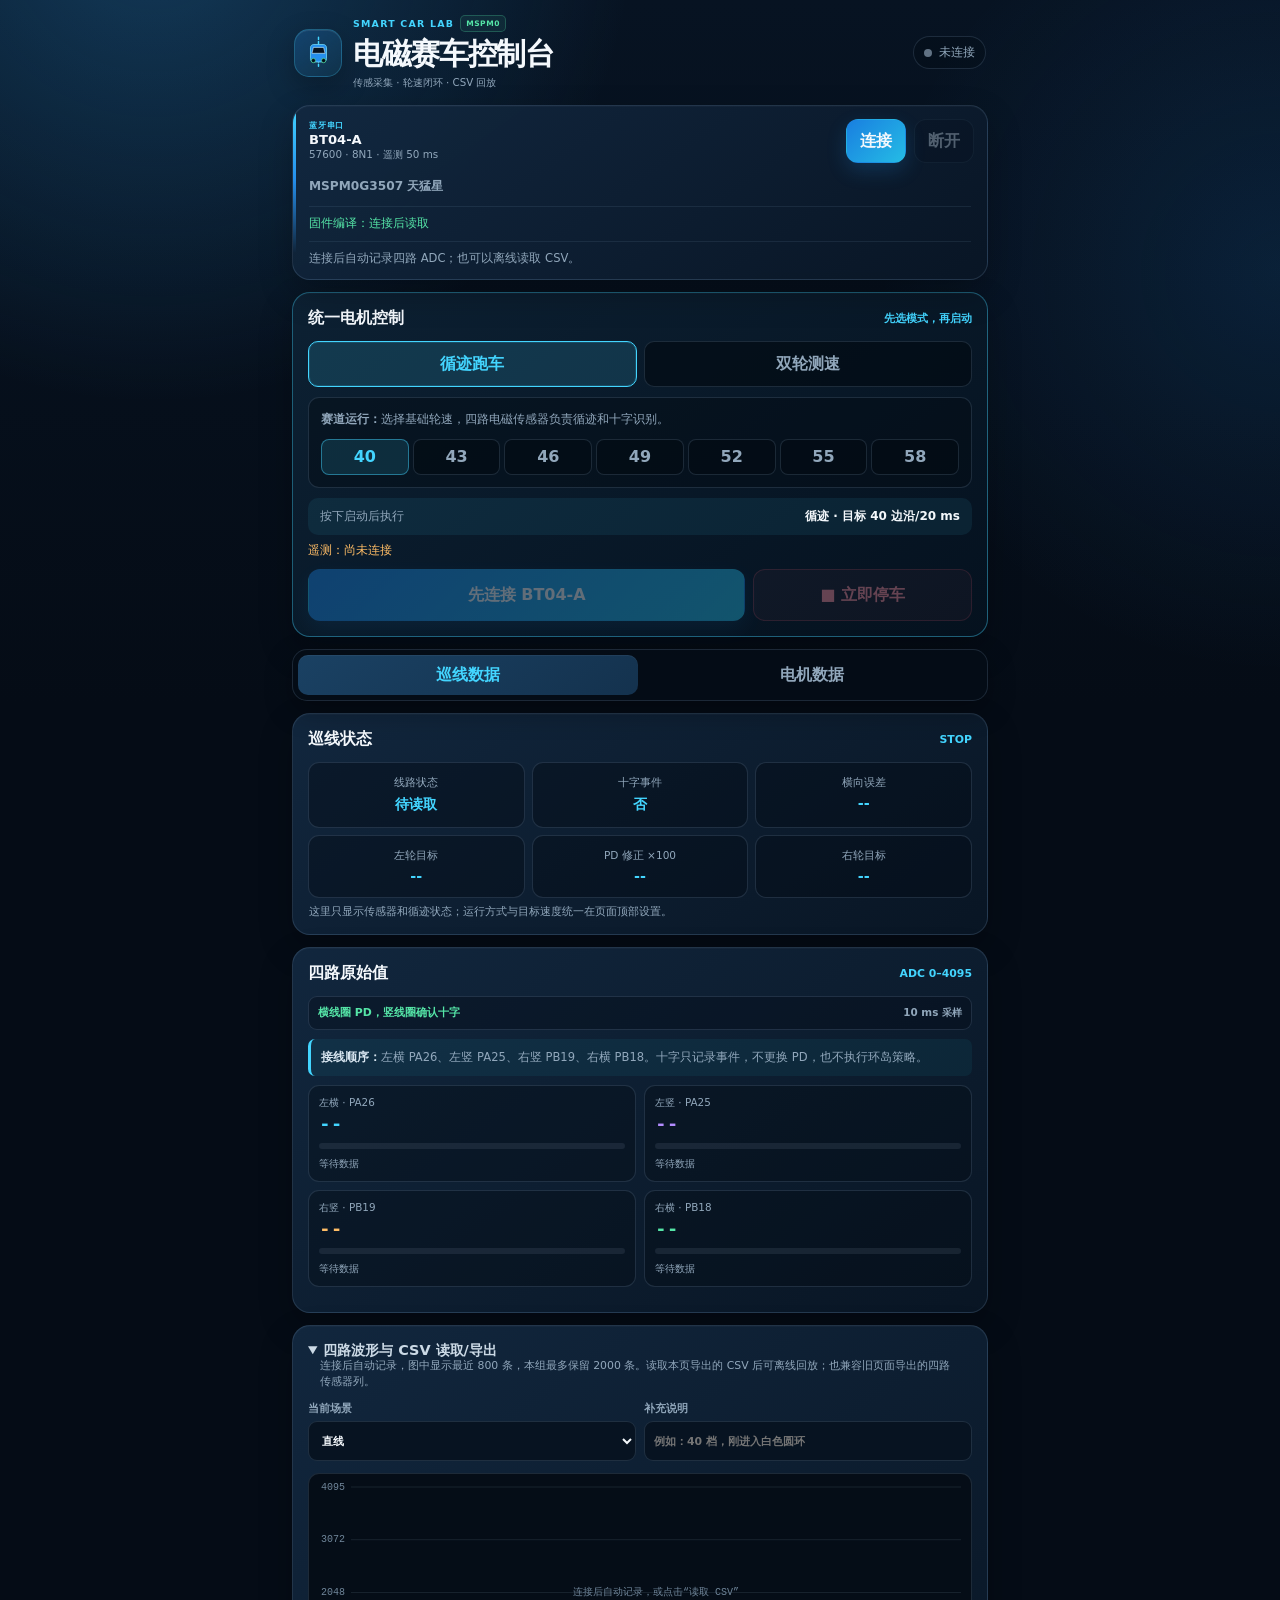
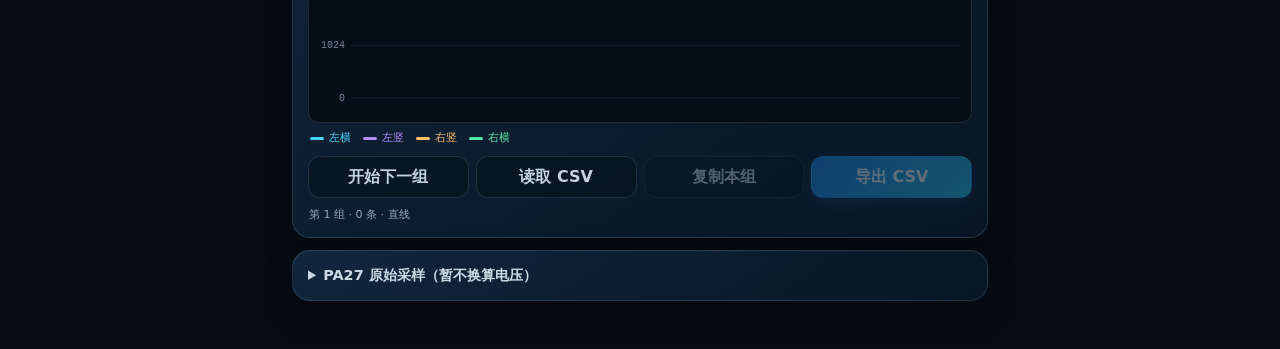
==== racer/index.html @ b863dab8 "Add encoder feedback chart and correct RPM calibration" ====
<!doctype html>
<html lang="zh-CN">
<head>
  <meta charset="utf-8">
  <meta name="viewport" content="width=device-width, initial-scale=1, viewport-fit=cover">
  <meta name="theme-color" content="#07111f">
  <meta name="description" content="MSPM0G3507 电磁赛车循迹与编码器调试控制台">
  <title>MSPM0 电磁赛车控制台</title>
  <link rel="stylesheet" href="styles.css?v=20260902-speed-chart">
  <style>
    .tabs { grid-template-columns: repeat(2, 1fr); }
    .speed-hero { display:grid; grid-template-columns:repeat(2,1fr); gap:8px; }
    .speed-hero>div { padding:18px 8px; border:1px solid var(--line); border-radius:13px; background:rgba(3,11,20,.42); text-align:center; }
    .speed-hero small { display:block; color:var(--muted); }
    .speed-hero strong { display:block; margin:4px 0; color:var(--cyan); font:900 clamp(2rem,10vw,3.4rem)/1 ui-monospace,Consolas,monospace; }
    .speed-hero span { color:var(--muted); font-size:.7rem; }
    .seven-gears { display:grid; grid-template-columns:repeat(7,1fr); gap:4px; margin-top:10px; }
    .seven-gears button { min-width:0; min-height:36px; padding:5px 2px; border:1px solid var(--line); border-radius:8px; background:rgba(3,10,18,.55); color:var(--muted); font-weight:850; }
    .seven-gears button.selected { border-color:rgba(67,213,255,.45); background:rgba(67,213,255,.13); color:var(--cyan); }
    .battery-detail { display:grid; grid-template-columns:repeat(3,1fr); gap:8px; }
    .battery-detail>div { padding:12px; border:1px solid var(--line); border-radius:11px; background:rgba(3,11,20,.42); text-align:center; }
    .battery-detail small { display:block; color:var(--muted); }
    .battery-detail strong { display:block; margin-top:4px; color:var(--cyan); font:900 1.35rem ui-monospace,Consolas,monospace; }
    .file-input { display:none; }
    .capture-actions { grid-template-columns:repeat(4,1fr); }
    .compact-input { width:100%; min-height:40px; margin-top:5px; padding:8px 9px; border:1px solid var(--line); border-radius:9px; background:#071321; color:var(--text); }
    .master-control-card { border-color:rgba(67,213,255,.38); background:linear-gradient(145deg,rgba(13,34,52,.96),rgba(5,18,31,.96)); }
    .mode-switch { display:grid; grid-template-columns:repeat(3,1fr); gap:7px; margin-top:12px; }
    .mode-button { min-height:46px; padding:8px 5px; border:1px solid var(--line); border-radius:10px; background:rgba(3,10,18,.64); color:var(--muted); font-weight:850; }
    .mode-button.selected { border-color:var(--cyan); background:rgba(67,213,255,.14); color:var(--cyan); box-shadow:inset 0 0 0 1px rgba(67,213,255,.15); }
    .mode-switch.two-mode { grid-template-columns:repeat(2,minmax(0,1fr)); }
    .mode-panel { margin-top:10px; padding:12px; border:1px solid var(--line); border-radius:11px; background:rgba(3,10,18,.42); }
    .mode-panel[hidden] { display:none; }
    .mode-panel>p { margin:0 0 8px; color:var(--muted); font-size:.76rem; line-height:1.5; }
    .test-type-switch { display:grid; grid-template-columns:repeat(2,minmax(0,1fr)); gap:6px; margin-bottom:10px; padding:4px; border-radius:10px; background:rgba(0,0,0,.2); }
    .test-type-button { min-height:38px; border:1px solid transparent; border-radius:8px; background:transparent; color:var(--muted); font-size:.76rem; font-weight:850; }
    .test-type-button.selected { border-color:rgba(67,213,255,.38); background:rgba(67,213,255,.12); color:var(--cyan); }
    .test-control-panel[hidden] { display:none; }
    .control-summary { display:flex; justify-content:space-between; gap:10px; margin-top:10px; padding:10px 12px; border-radius:10px; background:rgba(67,213,255,.08); color:var(--muted); font-size:.75rem; }
    .control-summary strong { color:var(--text); text-align:right; }
    .telemetry-state { margin-top:8px; color:var(--orange); font-size:.72rem; }
    .telemetry-state.ready { color:var(--green); }
    .master-actions { display:grid; grid-template-columns:2fr 1fr; gap:8px; margin-top:10px; }
    .master-actions .button { min-height:52px; font-size:1rem; }
    @media(max-width:520px){
      .connection-state{display:none}
      .connect-row{grid-template-columns:1fr 1fr}
      .connection-label{grid-column:1/-1}
      #connectButton,#disconnectButton{width:100%}
      .device-name{grid-column:1}
      .seven-gears{grid-template-columns:repeat(4,minmax(0,1fr))}
      .capture-actions{grid-template-columns:repeat(2,1fr)}
      .battery-detail{grid-template-columns:1fr}
      .mode-switch{grid-template-columns:repeat(3,minmax(0,1fr))}
      .mode-button{padding:8px 3px;font-size:.76rem}
      .control-summary{display:grid;grid-template-columns:1fr}
      .control-summary strong{text-align:left;overflow-wrap:anywhere}
      .master-actions{grid-template-columns:1fr}
    }
    @media(max-width:360px){.mode-switch{grid-template-columns:1fr}}
  </style>
</head>
<body>
  <main class="app-shell">
    <header class="app-hero">
      <div class="brand-lockup">
        <span class="brand-mark" aria-hidden="true">
          <svg viewBox="0 0 48 48"><path class="track-line" d="M24 3v11m0 20v11"/><path class="car-shell" d="M13 17.5c0-2.5 2-4.5 4.5-4.5h13c2.5 0 4.5 2 4.5 4.5v15c0 2.5-2 4.5-4.5 4.5h-13A4.5 4.5 0 0 1 13 32.5z"/><path class="car-window" d="m17 17 14 .1 2 8H15z"/><circle cx="17" cy="35" r="3"/><circle cx="31" cy="35" r="3"/></svg>
        </span>
        <div class="brand-copy"><div class="eyebrow-row"><span class="eyebrow">SMART CAR LAB</span><span class="platform-badge">MSPM0</span></div><h1>电磁赛车控制台</h1><p>传感采集 · 轮速闭环 · CSV 回放</p></div>
      </div>
      <div class="connection-state" id="connectionState"><span class="state-dot"></span><span id="connectionText">未连接</span></div>
    </header>

    <section class="card quick-panel">
      <div class="connect-row">
        <div class="connection-label"><span>蓝牙串口</span><strong>BT04-A</strong><small>57600 · 8N1 · 遥测 50 ms</small></div>
        <button class="button primary" id="connectButton" type="button">连接</button>
        <button class="button ghost" id="disconnectButton" type="button" disabled>断开</button>
        <strong class="device-name" id="deviceName">MSPM0G3507 天猛星</strong>
      </div>
      <p class="message" id="firmwareBuildBadge">固件编译：连接后读取</p>
      <p class="message" id="message" aria-live="polite">连接后自动记录四路 ADC；也可以离线读取 CSV。</p>
    </section>

    <section class="card master-control-card">
      <div class="section-title"><h2>统一电机控制</h2><span>先选模式，再启动</span></div>
      <div class="mode-switch two-mode" id="runModeSwitch">
        <button class="mode-button selected" data-mode="track" type="button">循迹跑车</button>
        <button class="mode-button" data-mode="test" type="button">双轮测速</button>
      </div>
      <div class="mode-panel" data-mode-panel="track">
        <p><strong>赛道运行：</strong>选择基础轮速，四路电磁传感器负责循迹和十字识别。</p>
        <div class="seven-gears" id="trackGears"><button class="selected" data-speed="4000">40</button><button data-speed="4300">43</button><button data-speed="4600">46</button><button data-speed="4900">49</button><button data-speed="5200">52</button><button data-speed="5500">55</button><button data-speed="5800">58</button></div>
      </div>
      <div class="mode-panel" data-mode-panel="test" hidden>
        <p><strong>双轮测速：</strong>测电机极限先用开环 PWM；编码器确认正常后，再用闭环 PD 检查目标轮速。</p>
        <div class="test-type-switch" id="speedControlSwitch"><button class="test-type-button selected" data-control="pwm" type="button">开环 PWM · 测极限</button><button class="test-type-button" data-control="speed" type="button">闭环 PD · 稳轮速</button></div>
        <div class="test-control-panel" data-control-panel="pwm">
          <p><strong>只限车轮架空：</strong>滑块直接决定 PWM，不做轮速闭环；编码器只测量、不触发堵转故障。通信中断仍会停车。</p>
          <div class="range-row"><span>测试功率</span><output id="powerOutput">30% · PWM 640</output></div>
          <input class="range" id="powerRange" type="range" min="0" max="100" value="30">
        </div>
        <div class="test-control-panel" data-control-panel="speed" hidden>
          <p><strong>轮速 PD：</strong>两轮使用相同编码器目标，不使用电磁循迹修正。</p>
          <div class="seven-gears" id="motorGears"><button class="selected" data-gear="1">40</button><button data-gear="2">43</button><button data-gear="3">46</button><button data-gear="4">49</button><button data-gear="5">52</button><button data-gear="6">55</button><button data-gear="7">58</button></div>
        </div>
      </div>
      <div class="control-summary"><span>按下启动后执行</span><strong id="selectedControlSummary">循迹 · 目标 40 边沿/20 ms</strong></div>
      <p class="telemetry-state" id="telemetryState">遥测：尚未连接</p>
      <div class="master-actions"><button class="button primary" id="motorStartButton" type="button" disabled>先连接 BT04-A</button><button class="button stop-button requires-connection" id="motorStopButton" type="button" disabled>■ 立即停车</button></div>
    </section>

    <nav class="tabs" aria-label="功能导航">
      <button class="tab-button active" data-tab="sensor" type="button">巡线数据</button>
      <button class="tab-button" data-tab="motor" type="button">电机数据</button>
    </nav>

    <section class="tab-panel active" data-panel="sensor">
      <section class="card track-control-card">
        <div class="section-title"><h2>巡线状态</h2><span id="trackModeValue">STOP</span></div>
        <div class="track-state-hero">
          <div><small>线路状态</small><strong id="trackStateValue">待读取</strong></div>
          <div><small>十字事件</small><strong id="crossValue">否</strong></div>
          <div><small>横向误差</small><strong id="lineErrorValue">--</strong></div>
        </div>
        <div class="track-state-hero" style="margin-top:7px">
          <div><small>左轮目标</small><strong id="trackTargetLeft">--</strong></div>
          <div><small>PD 修正 ×100</small><strong id="trackCorrection">--</strong></div>
          <div><small>右轮目标</small><strong id="trackTargetRight">--</strong></div>
        </div>
        <p class="track-speed-hint">这里只显示传感器和循迹状态；运行方式与目标速度统一在页面顶部设置。</p>
      </section>

      <section class="card line-card">
        <div class="section-title"><h2>四路原始值</h2><span>ADC 0–4095</span></div>
        <div class="calibration-strip"><span class="ready">横线圈 PD，竖线圈确认十字</span><strong>10 ms 采样</strong></div>
        <p class="orientation-note"><strong>接线顺序：</strong>左横 PA26、左竖 PA25、右竖 PB19、右横 PB18。十字只记录事件，不更换 PD，也不执行环岛策略。</p>
        <div class="sensor-meter-grid">
          <article class="sensor-meter cyan"><small>左横 · PA26</small><strong id="ltValue">--</strong><div class="meter-track"><span id="ltBar"></span></div><em id="ltMeta">等待数据</em></article>
          <article class="sensor-meter violet"><small>左竖 · PA25</small><strong id="llValue">--</strong><div class="meter-track"><span id="llBar"></span></div><em id="llMeta">等待数据</em></article>
          <article class="sensor-meter orange"><small>右竖 · PB19</small><strong id="rlValue">--</strong><div class="meter-track"><span id="rlBar"></span></div><em id="rlMeta">等待数据</em></article>
          <article class="sensor-meter green"><small>右横 · PB18</small><strong id="rtValue">--</strong><div class="meter-track"><span id="rtBar"></span></div><em id="rtMeta">等待数据</em></article>
        </div>
      </section>

      <details class="card fold-card waveform-card" open>
        <summary>四路波形与 CSV 读取/导出</summary>
        <p class="group-hint waveform-hint">连接后自动记录，图中显示最近 800 条，本组最多保留 2000 条。读取本页导出的 CSV 后可离线回放；也兼容旧页面导出的四路传感器列。</p>
        <div class="capture-label-row">
          <label>当前场景<select id="sensorScenario"><option value="straight">直线</option><option value="left">左弯/左偏</option><option value="right">右弯/右偏</option><option value="cross">十字/交汇</option><option value="circle">白色圆环</option><option value="custom">自定义</option></select></label>
          <label>补充说明<input id="sensorNote" type="text" placeholder="例如：40 档，刚进入白色圆环"></label>
        </div>
        <canvas id="sensorChart" width="640" height="260" aria-label="四路电磁 ADC 波形"></canvas>
        <div class="chart-legend"><span class="cyan">左横</span><span class="violet">左竖</span><span class="orange">右竖</span><span class="green">右横</span></div>
        <div class="capture-actions">
          <button class="button ghost" id="newSessionButton">开始下一组</button>
          <button class="button ghost" id="readCsvButton">读取 CSV</button>
          <button class="button ghost" id="copyCsvButton" disabled>复制本组</button>
          <button class="button primary" id="exportCsvButton" disabled>导出 CSV</button>
        </div>
        <input class="file-input" id="csvFileInput" type="file" accept=".csv,text/csv">
        <p class="capture-status" id="captureStatus">第 1 组 · 0 条</p>
      </details>

      <details class="card fold-card">
        <summary>PA27 原始采样（暂不换算电压）</summary>
        <div class="battery-detail" style="margin-top:12px"><div><small>PA27 ADC 原始值</small><strong id="batteryRawValue">--</strong></div></div>
        <p class="group-hint" style="margin-top:12px">驱动板手册确认硬件为 1/11 分压，但当前实测电池约 12 V 时换算结果偏到 14.5–15 V。参考电压或接线尚未实测确认前，不显示不可信的电池电压，也不做低压提醒。</p>
      </details>
    </section>

    <section class="tab-panel" data-panel="motor" hidden>
      <section class="card">
        <div class="section-title"><h2>编码器实时反馈</h2><span>20 ms 轮速环</span></div>
        <div class="speed-hero"><div><small>左轮转速</small><strong id="rpmLeft">--</strong><span>RPM</span></div><div><small>右轮转速</small><strong id="rpmRight">--</strong><span>RPM</span></div></div>
        <div class="data-grid four" style="margin-top:9px"><div><small>左边沿/20 ms</small><strong id="encLeft">--</strong></div><div><small>右边沿/20 ms</small><strong id="encRight">--</strong></div><div><small>左 PWM</small><strong id="pwmLeft">--</strong></div><div><small>右 PWM</small><strong id="pwmRight">--</strong></div></div>
        <div class="data-grid four" style="margin-top:7px"><div><small>左目标</small><strong id="motorTargetLeft">--</strong></div><div><small>右目标</small><strong id="motorTargetRight">--</strong></div><div><small>左累计</small><strong id="totalLeft">--</strong></div><div><small>右累计</small><strong id="totalRight">--</strong></div></div>
        <div class="section-title motor-chart-title"><h2>编码器返回曲线</h2><span>原始值 · 边沿/20 ms</span></div>
        <canvas id="motorSpeedChart" width="640" height="260" aria-label="左右编码器返回值曲线"></canvas>
        <div class="chart-legend"><span class="cyan">左轮</span><span class="orange">右轮</span></div>
        <p class="group-hint motor-chart-hint">曲线直接显示固件返回值，不依赖 RPM 换算参数，适合比较加速、稳态波动和左右轮差异。</p>
      </section>

      <details class="card fold-card">
        <summary>RPM 与串口诊断</summary>
        <div class="parameter-grid" style="padding-top:12px"><label>A 相双边沿/输出轴一圈<input class="param-input" id="edgesPerRev" type="number" min="1" step="0.001" value="530.634"></label><label>编码器故障<input class="param-input" id="encoderFault" value="--" readonly></label></div>
        <p class="group-hint">当前按霍尔版计算：13 线 × 实际减速比 20.409 × A 相双边沿 2 = 530.634。约 60 边沿/20 ms 对应约 339 RPM。若实物是 500 线 GMR 版，此参数应改为 20409。</p>
        <pre class="log-window" id="diagnosticLog" style="height:190px"></pre>
      </details>
    </section>
  </main>
  <script src="app.js?v=20260902-speed-chart"></script>
</body>
</html>
---- racer/styles.css ----
:root {
  color-scheme: dark;
  --bg: #050c16;
  --card: #102238;
  --card-2: #0b192a;
  --line: rgba(151, 184, 216, .17);
  --text: #f4f8fc;
  --muted: #91a7bb;
  --cyan: #43d5ff;
  --blue: #258fec;
  --green: #55e5a7;
  --orange: #ffbd66;
  --violet: #b38cff;
  --red: #ff6378;
  font-family: Inter, "PingFang SC", "Microsoft YaHei", system-ui, sans-serif;
}

* { box-sizing: border-box; }
html { min-height: 100%; background: var(--bg); }
body { min-width: 320px; min-height: 100vh; margin: 0; color: var(--text); background: radial-gradient(circle at 12% -4%, rgba(34, 111, 165, .42), transparent 30rem), radial-gradient(circle at 100% 14%, rgba(37, 143, 236, .13), transparent 25rem), linear-gradient(180deg, #071322, var(--bg) 44rem); }
button, input, select { font: inherit; }
button { color: inherit; }
button:focus-visible, input:focus-visible, select:focus-visible { outline: 3px solid rgba(67, 213, 255, .5); outline-offset: 2px; }
button:disabled, input:disabled { cursor: not-allowed; opacity: .38; }
[hidden] { display: none !important; }

.app-shell { width: min(720px, 100%); margin: 0 auto; padding: calc(14px + env(safe-area-inset-top)) 12px calc(34px + env(safe-area-inset-bottom)); }
.app-hero { display: flex; align-items: center; justify-content: space-between; gap: 12px; margin: 1px 2px 15px; }
.brand-lockup { min-width: 0; display: flex; align-items: center; gap: 11px; }
.brand-mark { flex: 0 0 auto; display: grid; width: 48px; height: 48px; place-items: center; border: 1px solid rgba(67, 213, 255, .25); border-radius: 15px; background: linear-gradient(145deg, rgba(37, 143, 236, .25), rgba(67, 213, 255, .07)); box-shadow: inset 0 1px rgba(255,255,255,.08), 0 10px 28px rgba(0, 0, 0, .25); }
.brand-mark svg { width: 35px; height: 35px; overflow: visible; }
.brand-mark .track-line { fill: none; stroke: var(--cyan); stroke-width: 2; stroke-dasharray: 3 3; stroke-linecap: round; }
.brand-mark .car-shell { fill: #258fec; stroke: #7ee7ff; stroke-width: 1; }
.brand-mark .car-window { fill: #06121f; stroke: #d9f8ff; stroke-width: .8; }
.brand-mark circle { fill: #06101b; stroke: var(--green); stroke-width: 1; }
.brand-copy { min-width: 0; }
.brand-copy h1 { margin: 2px 0 1px; font-size: clamp(1.34rem, 5.7vw, 1.85rem); letter-spacing: -.045em; white-space: nowrap; }
.brand-copy p { margin: 0; color: var(--muted); font-size: .64rem; white-space: nowrap; }
.eyebrow-row { display: flex; align-items: center; gap: 6px; }
.eyebrow { color: var(--cyan); font-size: .59rem; font-weight: 900; letter-spacing: .13em; }
.platform-badge { padding: 3px 5px; border: 1px solid rgba(85, 229, 167, .25); border-radius: 5px; color: var(--green); background: rgba(85, 229, 167, .07); font-size: .47rem; font-weight: 900; letter-spacing: .07em; }
.build-badge { color: var(--muted); white-space: nowrap; }

.connection-state { flex: 0 0 auto; display: flex; align-items: center; gap: 7px; padding: 8px 10px; border: 1px solid var(--line); border-radius: 999px; color: var(--muted); background: rgba(4, 12, 21, .35); font-size: .72rem; }
.state-dot { width: 8px; height: 8px; border-radius: 50%; background: #617284; }
.connection-state.connected { color: var(--green); border-color: rgba(85, 229, 167, .32); }
.connection-state.connected .state-dot { background: var(--green); box-shadow: 0 0 10px var(--green); }

.card { margin-bottom: 12px; padding: 15px; border: 1px solid var(--line); border-radius: 18px; background: linear-gradient(145deg, rgba(18, 40, 64, .96), rgba(9, 22, 37, .97)); box-shadow: 0 14px 34px rgba(0, 0, 0, .23), inset 0 1px rgba(255, 255, 255, .025); }
.quick-panel { position: relative; overflow: hidden; padding: 13px; }
.quick-panel::before { content: ""; position: absolute; inset: 0 auto 0 0; width: 3px; background: linear-gradient(var(--cyan), var(--blue), transparent 85%); }
.connect-row { display: grid; grid-template-columns: minmax(0, 1fr) auto auto; gap: 8px; }
.connection-label { min-width: 0; display: grid; align-content: center; gap: 1px; padding: 1px 3px; }
.connection-label > span { color: var(--cyan); font-size: .52rem; font-weight: 900; letter-spacing: .1em; }
.connection-label strong { overflow: hidden; text-overflow: ellipsis; white-space: nowrap; font-size: .82rem; }
.connection-label small { color: var(--muted); font-size: .65rem; }
#firmwareBuildBadge { color: var(--green); white-space: nowrap; }
.device-name { grid-column: 1 / 3; padding: 7px 3px 2px; color: var(--muted); font-size: .76rem; overflow: hidden; text-overflow: ellipsis; white-space: nowrap; }

.button { min-height: 42px; padding: 9px 13px; border: 1px solid transparent; border-radius: 12px; cursor: pointer; font-weight: 850; transition: transform .12s ease, filter .12s ease, border-color .12s ease; }
.button:not(:disabled):active { transform: scale(.97); filter: brightness(1.08); }
.button.primary { background: linear-gradient(135deg, #197fe0, #25bce5); box-shadow: 0 8px 20px rgba(37, 143, 236, .2); }
.button.ghost { border-color: var(--line); background: rgba(4, 12, 21, .44); color: #c5d3df; }
.button.stop-button { border: 1px solid rgba(255, 99, 120, .35); background: rgba(255, 99, 120, .1); color: #ff91a0; }
.button.full { width: 100%; margin-top: 12px; }
.message { min-height: 1.2em; margin: 9px 3px 0; padding-top: 8px; border-top: 1px solid rgba(151, 184, 216, .1); color: var(--muted); font-size: .72rem; line-height: 1.45; }
.message.error { color: #ff91a0; }
.diagnostic-copy { width: 100%; min-height: 34px; margin-top: 7px; padding: 6px 10px; font-size: .7rem; }

.tabs { position: sticky; top: calc(6px + env(safe-area-inset-top)); z-index: 10; display: grid; grid-template-columns: repeat(4, 1fr); gap: 5px; margin: 12px 0; padding: 5px; border: 1px solid var(--line); border-radius: 15px; background: rgba(5, 13, 23, .9); backdrop-filter: blur(15px); box-shadow: 0 10px 28px rgba(0, 0, 0, .3); }
.tab-button { min-height: 40px; border: 0; border-radius: 10px; background: transparent; color: var(--muted); cursor: pointer; font-weight: 850; }
.tab-button.active { background: linear-gradient(145deg, #1a4163, #14324e); color: var(--cyan); box-shadow: inset 0 1px rgba(255,255,255,.05); }

.tab-panel { animation: panel-in .16s ease-out; }
@keyframes panel-in { from { opacity: .5; transform: translateY(3px); } }
.section-title { display: flex; align-items: center; justify-content: space-between; gap: 10px; margin-bottom: 12px; }
.section-title h2 { margin: 0; font-size: 1rem; }
.section-title > span { color: var(--cyan); font-size: .68rem; font-weight: 800; }

.joystick-layout { display: grid; grid-template-columns: minmax(190px, 1fr) minmax(120px, .62fr); gap: 16px; align-items: center; }
.joystick-pad { position: relative; width: min(100%, 280px); aspect-ratio: 1; justify-self: center; padding: 0; overflow: hidden; touch-action: none; border: 1px solid rgba(67, 213, 255, .34); border-radius: 50%; background: radial-gradient(circle at center, rgba(33, 111, 158, .25), rgba(3, 11, 20, .82) 70%); box-shadow: inset 0 0 40px rgba(0, 0, 0, .45), 0 14px 30px rgba(0, 0, 0, .22); cursor: grab; }
.joystick-pad:active { cursor: grabbing; }
.joystick-axis { position: absolute; display: block; background: rgba(145, 167, 187, .22); pointer-events: none; }
.joystick-axis.horizontal { left: 10%; right: 10%; top: 50%; height: 1px; }
.joystick-axis.vertical { top: 10%; bottom: 10%; left: 50%; width: 1px; }
.joystick-knob { position: absolute; left: 50%; top: 50%; width: 29%; aspect-ratio: 1; transform: translate(-50%, -50%); border: 3px solid #d9f8ff; border-radius: 50%; background: linear-gradient(145deg, #37d4ff, #1475cf); box-shadow: 0 7px 20px rgba(18, 150, 218, .5); pointer-events: none; transition: left .04s linear, top .04s linear; }
.joystick-info { display: grid; gap: 10px; align-content: center; }
.joystick-info strong { color: var(--cyan); font: 900 1.05rem ui-monospace, Consolas, monospace; white-space: nowrap; }
.joystick-info small { color: var(--muted); font-size: .72rem; }
.gear-row { display: flex; align-items: center; justify-content: space-between; gap: 10px; margin-top: 12px; padding-top: 11px; border-top: 1px solid var(--line); color: var(--muted); font-size: .75rem; font-weight: 800; }
.gear-switch { display: grid; grid-template-columns: repeat(3, 1fr); gap: 4px; width: min(230px, 62%); padding: 3px; border-radius: 10px; background: rgba(3, 10, 18, .55); }
.gear-switch.two { grid-template-columns: repeat(2, 1fr); }
.gear-choice, .track-gear-choice, .avoid-choice { min-height: 34px; border: 1px solid transparent; border-radius: 8px; background: transparent; color: var(--muted); font-weight: 850; }
.gear-choice.selected, .track-gear-choice.selected, .avoid-choice.selected { border-color: rgba(67, 213, 255, .35); background: rgba(67, 213, 255, .13); color: var(--cyan); }
.gear-row > span strong { margin-left: 5px; color: var(--cyan); font: 850 .75rem ui-monospace, Consolas, monospace; }
.track-speed-editor { display: grid; grid-template-columns: 1fr minmax(92px, 120px) auto; gap: 7px; align-items: center; margin-top: 8px; }
.track-speed-editor label { color: var(--muted); font-size: .7rem; font-weight: 750; }
.track-speed-editor input { width: 100%; min-height: 38px; padding: 8px 9px; border: 1px solid var(--line); border-radius: 9px; background: #071321; color: var(--text); font: 800 .82rem ui-monospace, Consolas, monospace; }
.track-speed-editor .button { min-height: 38px; padding: 7px 10px; font-size: .7rem; }
.track-speed-hint { margin: 6px 1px 0; color: var(--muted); font-size: .66rem; line-height: 1.45; }
.pwm-test-hint { margin-top: 10px; }
.pwm-test-row { display: grid; grid-template-columns: 1fr minmax(82px, 105px) auto; gap: 7px; align-items: center; padding: 0 11px 10px; }
.pwm-test-row label { color: var(--muted); font-size: .7rem; font-weight: 750; }
.pwm-test-row input { width: 100%; min-height: 38px; padding: 8px 9px; border: 1px solid var(--line); border-radius: 9px; background: #071321; color: var(--text); font: 800 .82rem ui-monospace, Consolas, monospace; }
.pwm-test-row .button { min-height: 38px; padding: 7px 10px; font-size: .7rem; }
.pwm-test-result { margin: 0 11px 12px; padding: 10px; border: 1px solid var(--line); border-radius: 9px; background: rgba(4, 17, 29, .62); color: var(--cyan); font: 800 .75rem/1.5 ui-monospace, Consolas, monospace; }

.direction-pad { display: grid; grid-template-columns: repeat(3, minmax(70px, 96px)); grid-template-rows: repeat(3, 62px); justify-content: center; gap: 7px; }
.drive-button { display: flex; flex-direction: column; align-items: center; justify-content: center; border: 1px solid var(--line); border-radius: 13px; background: rgba(3, 11, 20, .52); cursor: pointer; }
.drive-button b { color: var(--cyan); font-size: 1.2rem; line-height: 1; }
.drive-button small { margin-top: 4px; color: var(--muted); font-weight: 800; }
.drive-button.forward { grid-column: 2; grid-row: 1; }
.drive-button.left { grid-column: 1; grid-row: 2; }
.drive-button.stop { grid-column: 2; grid-row: 2; border-color: rgba(255, 99, 120, .32); background: rgba(255, 99, 120, .09); }
.drive-button.stop b { color: var(--red); }
.drive-button.right { grid-column: 3; grid-row: 2; }
.drive-button.backward { grid-column: 2; grid-row: 3; }

.two-column { display: grid; grid-template-columns: repeat(2, 1fr); gap: 10px; }
.compact-card { min-width: 0; }
.action-stack { display: grid; gap: 8px; }
.range-row { display: flex; align-items: center; justify-content: space-between; margin: 9px 0 6px; color: var(--muted); font-size: .78rem; font-weight: 800; }
.range-row output { color: var(--cyan); font: 800 .86rem ui-monospace, Consolas, monospace; }
.range { width: 100%; height: 6px; appearance: none; border-radius: 999px; background: linear-gradient(90deg, var(--blue), var(--cyan)); }
.range::-webkit-slider-thumb { width: 21px; height: 21px; appearance: none; border: 4px solid #e9f9ff; border-radius: 50%; background: #168bd1; }
.range::-moz-range-thumb { width: 15px; height: 15px; border: 4px solid #e9f9ff; border-radius: 50%; background: #168bd1; }

.data-grid { display: grid; gap: 6px; }
.data-grid.four { grid-template-columns: repeat(4, 1fr); }
.data-grid.two { grid-template-columns: repeat(2, 1fr); }
.data-grid > div { min-width: 0; padding: 9px 6px; border: 1px solid var(--line); border-radius: 10px; background: rgba(3, 11, 20, .42); text-align: center; }
.data-grid small { display: block; color: var(--muted); font-size: .65rem; }
.data-grid strong { display: block; margin-top: 4px; color: var(--cyan); font: 850 .87rem ui-monospace, Consolas, monospace; overflow: hidden; text-overflow: ellipsis; }
.disabled-feature { width: 100%; min-height: 38px; margin-bottom: 12px; border: 1px dashed var(--line); border-radius: 11px; background: transparent; color: var(--muted); }

.sensor-hero { display: grid; grid-template-columns: 1fr 1.3fr; gap: 10px; align-items: stretch; }
.track-state-hero { display: grid; grid-template-columns: repeat(3, 1fr); gap: 7px; }
.track-state-hero > div { min-width: 0; padding: 13px 7px; border: 1px solid var(--line); border-radius: 11px; background: rgba(3, 11, 20, .42); text-align: center; }
.track-state-hero small { display: block; color: var(--muted); font-size: .66rem; }
.track-state-hero strong { display: block; margin-top: 5px; color: var(--cyan); font-size: .9rem; }
.track-run-buttons { margin-top: 12px; }
.track-diagnostics { display: grid; grid-template-columns: repeat(2, 1fr); gap: 7px; margin-top: 7px; }
.track-diagnostics span, .calibration-strip { padding: 9px; border: 1px solid var(--line); border-radius: 9px; background: rgba(3, 11, 20, .36); color: var(--muted); font-size: .68rem; text-align: center; }
.track-diagnostics strong { margin-left: 4px; color: var(--cyan); }
.distance { display: flex; align-items: baseline; justify-content: center; padding: 24px 10px; border: 1px solid rgba(67, 213, 255, .25); border-radius: 14px; background: radial-gradient(circle, rgba(67, 213, 255, .13), rgba(3, 11, 20, .42)); }
.distance strong { color: var(--cyan); font-size: 2.5rem; letter-spacing: -.05em; }
.distance span { margin-left: 5px; color: var(--muted); font-size: .8rem; }
.side-distance { display: grid; grid-template-columns: repeat(2, 1fr); gap: 6px; margin: 9px 0 14px; }
.side-distance span { padding: 9px; border-radius: 9px; background: rgba(3, 11, 20, .42); color: var(--muted); font-size: .75rem; text-align: center; }
.side-distance strong { color: var(--cyan); }
.line-controls { display: grid; grid-template-columns: minmax(0, 1fr) auto; gap: 8px; align-items: end; margin-top: 10px; }
.line-controls > span { color: var(--muted); font-size: .7rem; line-height: 1.4; }
.line-controls .button { min-width: 108px; }
.calibration-strip { display: flex; align-items: center; justify-content: space-between; margin-bottom: 9px; text-align: left; }
.calibration-strip span { color: var(--orange); font-weight: 850; }
.calibration-strip span.ready { color: var(--green); }
.calibration-strip strong { color: var(--muted); font-size: .65rem; }
.calibration-note { margin: -1px 0 9px; color: var(--muted); font-size: .69rem; line-height: 1.55; }
.firmware-warning { margin: 9px 0 0; padding: 9px 10px; border: 1px solid rgba(255, 171, 64, .42); border-radius: 8px; background: rgba(255, 171, 64, .08); color: var(--orange); font-size: .72rem; line-height: 1.5; }
.orientation-note { margin: 9px 0; padding: 9px 10px; border-left: 3px solid var(--cyan); border-radius: 7px; background: rgba(46, 229, 255, .06); color: var(--muted); font-size: .72rem; line-height: 1.65; }
.orientation-note strong { color: #d9e6f1; }
.sensor-meter-grid { display: grid; grid-template-columns: repeat(2, minmax(0, 1fr)); gap: 8px; margin-bottom: 10px; }
.sensor-meter { min-width: 0; padding: 10px; border: 1px solid var(--line); border-radius: 11px; background: rgba(3, 11, 20, .38); }
.sensor-meter small, .sensor-meter em { display: block; color: var(--muted); font-size: .65rem; font-style: normal; }
.sensor-meter strong { display: block; margin: 4px 0 7px; font: 900 1.22rem ui-monospace, Consolas, monospace; }
.sensor-meter .meter-track { height: 6px; overflow: hidden; border-radius: 99px; background: rgba(145, 167, 187, .12); }
.sensor-meter .meter-track span { display: block; width: 0; height: 100%; border-radius: inherit; transition: width .18s ease; }
.sensor-meter em { margin-top: 7px; overflow-wrap: anywhere; line-height: 1.4; }
.sensor-meter.cyan strong { color: var(--cyan); }
.sensor-meter.cyan .meter-track span { background: var(--cyan); }
.sensor-meter.violet strong { color: var(--violet); }
.sensor-meter.violet .meter-track span { background: var(--violet); }
.sensor-meter.orange strong { color: var(--orange); }
.sensor-meter.orange .meter-track span { background: var(--orange); }
.sensor-meter.green strong { color: var(--green); }
.sensor-meter.green .meter-track span { background: var(--green); }
.waveform-hint { margin: 10px 0; }
.capture-label-row { display: grid; grid-template-columns: 1fr 1fr; gap: 8px; }
.capture-label-row label { color: var(--muted); font-size: .68rem; font-weight: 750; }
.capture-label-row select, .capture-label-row input { width: 100%; min-height: 40px; margin-top: 5px; padding: 8px 9px; border: 1px solid var(--line); border-radius: 9px; background: #071321; color: var(--text); }
#sensorChart, #motorSpeedChart { display: block; width: 100%; height: 250px; margin-top: 12px; border: 1px solid var(--line); border-radius: 11px; background: #050d17; }
.motor-chart-title { margin-top: 16px; }
.motor-chart-hint { margin: 8px 1px 0; }
.chart-legend { display: flex; flex-wrap: wrap; gap: 12px; margin: 8px 2px 0; color: var(--muted); font-size: .67rem; }
.chart-legend span::before { content: ""; display: inline-block; width: 14px; height: 3px; margin-right: 5px; border-radius: 99px; vertical-align: middle; background: currentColor; }
.chart-legend .cyan { color: var(--cyan); }
.chart-legend .violet { color: var(--violet); }
.chart-legend .orange { color: var(--orange); }
.chart-legend .green { color: var(--green); }
.capture-actions { display: grid; grid-template-columns: repeat(3, 1fr); gap: 7px; margin-top: 11px; }
.capture-actions .button { min-width: 0; padding-left: 7px; padding-right: 7px; }
.capture-status { margin: 9px 1px 0; color: var(--muted); font-size: .69rem; }
.pid-guide { margin: 0 0 12px; padding: 10px; border-radius: 9px; background: rgba(46, 229, 255, .06); color: var(--muted); font-size: .72rem; line-height: 1.65; }
.pid-guide strong { color: var(--cyan); }
.compact-params { margin-top: 10px; }
.obstacle-fold > summary span { color: var(--muted); font-weight: 700; }
.pid-live { display: grid; grid-template-columns: repeat(4, 1fr); gap: 6px; margin-top: 8px; }
.pid-live span { padding: 8px 4px; border-radius: 8px; background: rgba(3, 11, 20, .42); color: var(--muted); font-size: .65rem; text-align: center; }
.pid-live strong { display: block; margin-top: 3px; color: var(--cyan); font: 800 .78rem ui-monospace, Consolas, monospace; }
.calibration-hint { margin: 10px 1px 0; }
.hidden-readout { display: none; }
.compact-title { margin-top: 16px; }
.button-grid { display: grid; grid-template-columns: repeat(3, 1fr); gap: 7px; margin-top: 12px; }
.button-grid.two-buttons { grid-template-columns: repeat(2, 1fr); margin-top: 0; }
.button-grid.three-buttons { grid-template-columns: repeat(3, 1fr); }
.inline-details { margin-top: 10px; border-top: 1px solid var(--line); }
.inline-details > summary, .fold-card > summary { padding: 12px 2px 2px; cursor: pointer; color: #cbd9e5; font-size: .8rem; font-weight: 850; }
.fold-card > summary { padding: 0; font-size: .9rem; }
.calibration-result { display: grid; grid-template-columns: 1fr auto; gap: 8px; align-items: center; margin-top: 9px; color: var(--muted); font-size: .72rem; }
.trace-grid { margin-top: 12px; }

.tuning-actions { grid-template-columns: repeat(3, 1fr); margin: 0 0 12px; }
.parameter-group { margin-top: 8px; border: 1px solid var(--line); border-radius: 12px; background: rgba(3, 11, 20, .34); }
.parameter-group > summary { padding: 12px; cursor: pointer; color: #d9e6f1; font-weight: 850; }
.speed-stepper { display: grid; grid-template-columns: 1fr auto auto; gap: 6px; align-items: center; padding: 0 11px 10px; }
.speed-stepper span { color: var(--cyan); font: 800 .72rem ui-monospace, Consolas, monospace; }
.speed-stepper .button { min-height: 34px; padding: 6px 9px; font-size: .7rem; }
.parameter-grid { display: grid; grid-template-columns: repeat(2, 1fr); gap: 8px; padding: 0 11px 12px; }
.parameter-grid label { color: var(--muted); font-size: .72rem; font-weight: 750; }
.param-input, .note-input, select { width: 100%; margin-top: 5px; padding: 10px; border: 1px solid var(--line); border-radius: 9px; background: #071321; color: var(--text); }
.param-input { font: 800 .9rem ui-monospace, Consolas, monospace; }
.group-hint { margin: -2px 12px 12px; color: var(--muted); font-size: .68rem; line-height: 1.5; }

.note-input { margin: 0 0 9px; }
.log-controls { display: grid; grid-template-columns: repeat(5, 1fr); gap: 6px; margin-bottom: 9px; }
.log-controls select { min-width: 0; margin: 0; }
.log-controls .button { min-width: 0; padding-left: 7px; padding-right: 7px; font-size: .73rem; }
.log-window { height: 330px; overflow: auto; padding: 11px; border-radius: 11px; background: #02070c; color: #69eb9d; font: .72rem/1.55 ui-monospace, Consolas, monospace; }
.log-window p { margin: 0 0 4px; overflow-wrap: anywhere; }
.log-window .tx { color: #5dc9ff; }
.log-window .error-line { color: #ff8797; }
.log-window .muted { color: #60768a; }
.log-hint { margin: -3px 0 10px; }

@media (max-width: 520px) {
  .two-column { grid-template-columns: 1fr; }
  .joystick-layout { grid-template-columns: minmax(180px, 1fr) 104px; gap: 11px; }
  .data-grid.four { grid-template-columns: repeat(2, 1fr); }
  .log-controls { grid-template-columns: repeat(2, 1fr); }
  .log-controls select { min-height: 42px; }
  .capture-label-row { grid-template-columns: 1fr; }
}

@media (max-width: 370px) {
  .app-shell { padding-left: 9px; padding-right: 9px; }
  .connect-row { grid-template-columns: 1fr auto; }
  .connection-label { grid-column: 1 / -1; }
  .device-name { grid-column: 1; }
  .device-filter { grid-column: 1 / -1; }
  .direction-pad { grid-template-columns: repeat(3, 70px); }
  .joystick-layout { grid-template-columns: 1fr; }
  .joystick-pad { width: min(72vw, 230px); }
  .joystick-info { grid-template-columns: 1fr auto; align-items: center; }
  .joystick-info small { display: none; }
  .sensor-hero { grid-template-columns: 1fr; }
  .button-grid { grid-template-columns: repeat(2, 1fr); }
  .speed-stepper { grid-template-columns: 1fr 1fr; }
  .speed-stepper span { grid-column: 1 / -1; }
  .track-speed-editor { grid-template-columns: 1fr auto; }
  .track-speed-editor label { grid-column: 1 / -1; }
  .pwm-test-row { grid-template-columns: 1fr auto; }
  .pwm-test-row label { grid-column: 1 / -1; }
  .parameter-grid { grid-template-columns: 1fr; }
}

@media (prefers-reduced-motion: reduce) { * { animation: none !important; transition: none !important; } }
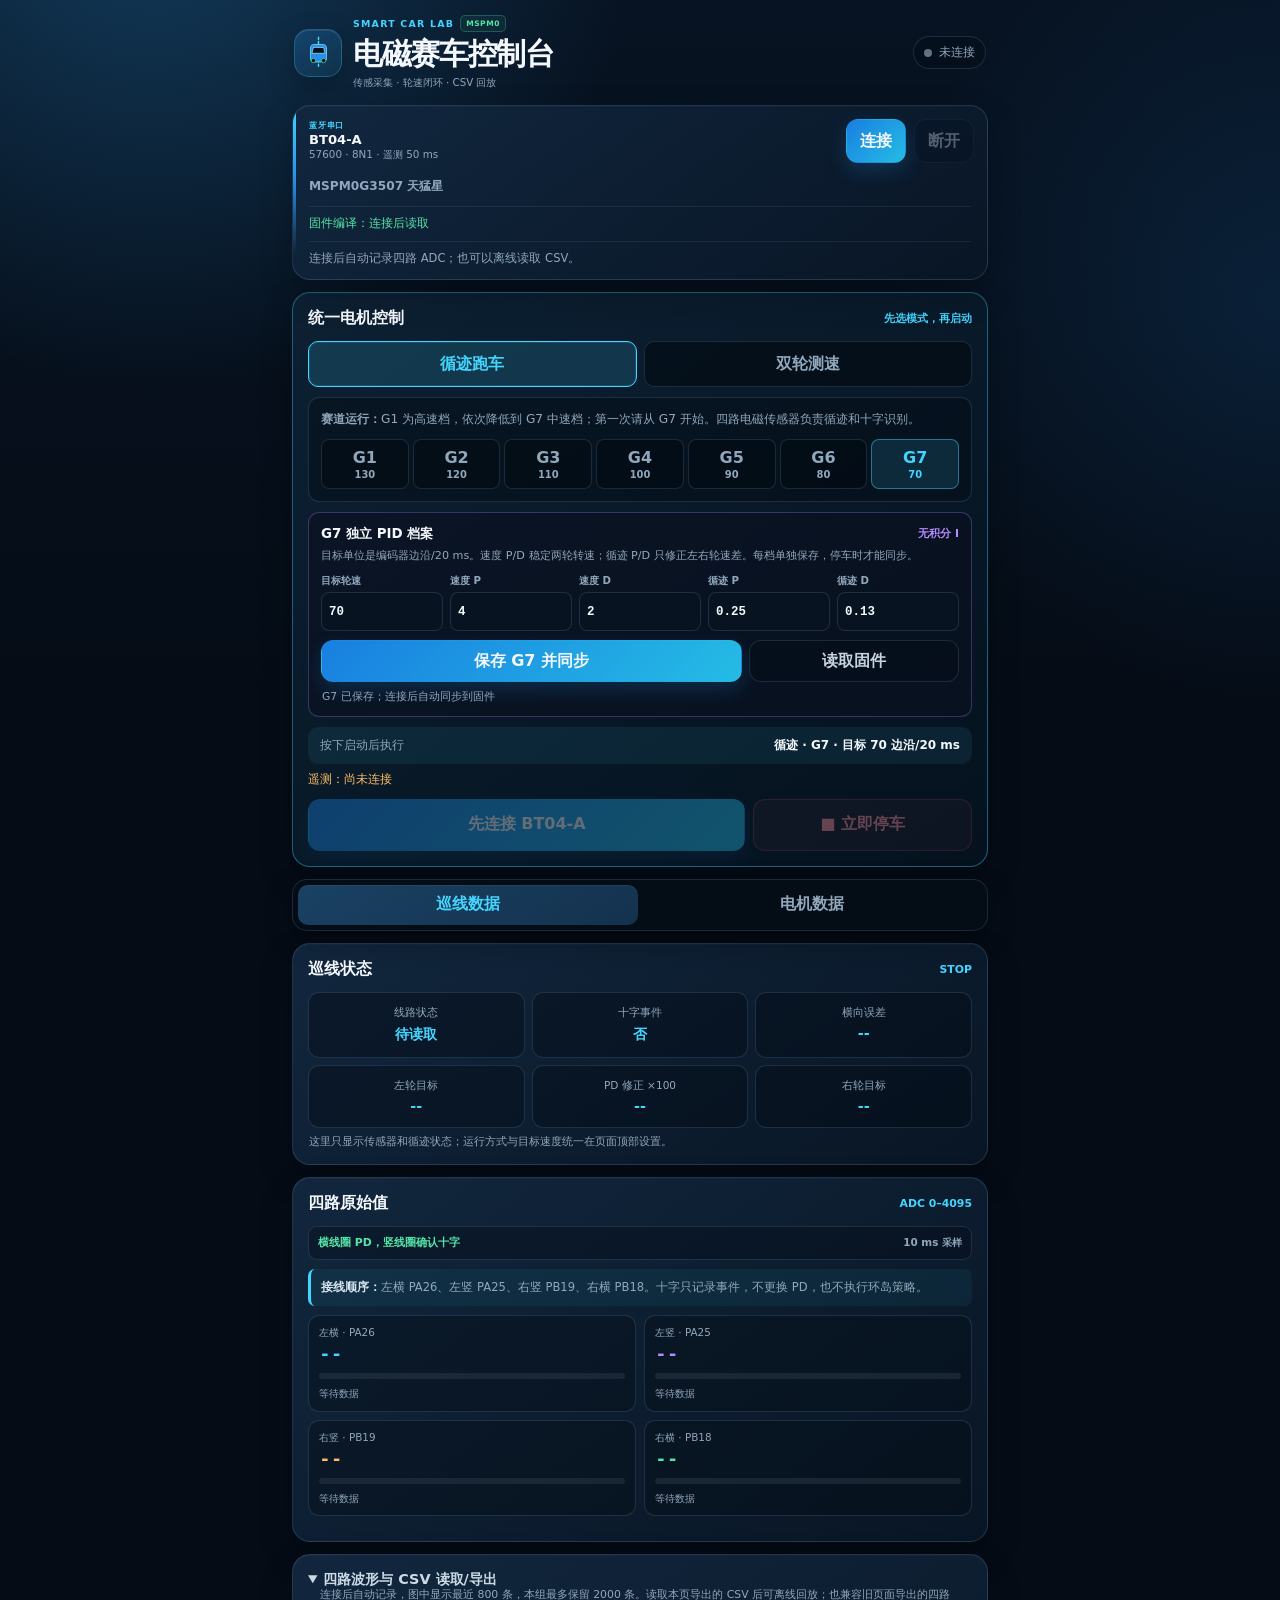
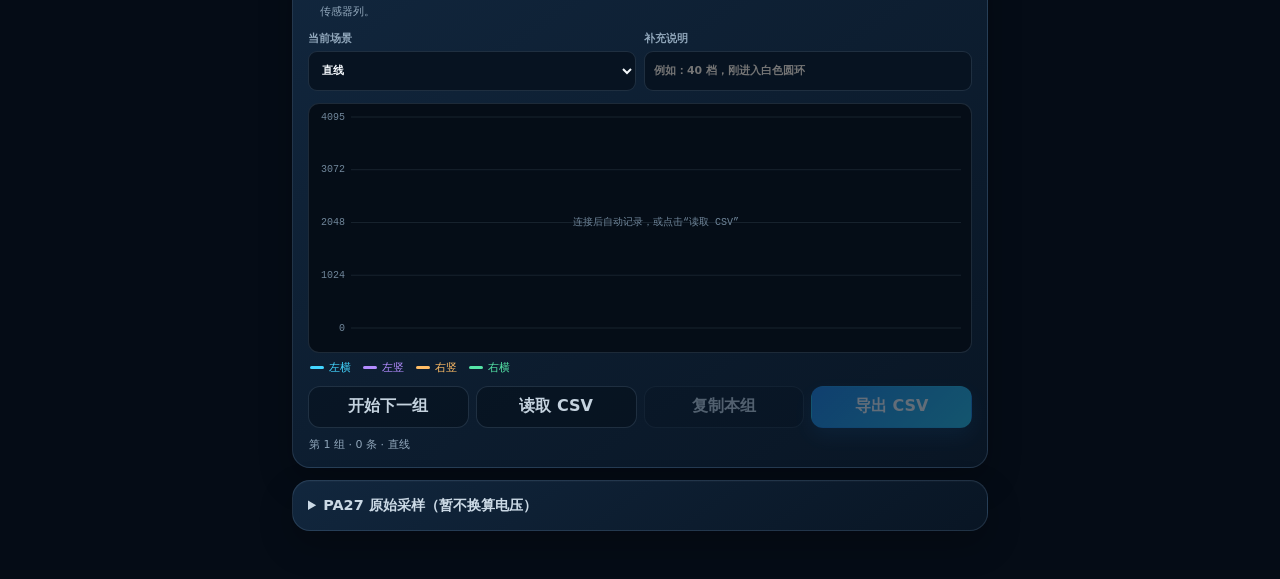
==== commit 5273836c: "Add per-gear PID profiles to racer console" ====
--- a/racer/index.html
+++ b/racer/index.html
@@ -6,7 +6,7 @@
   <meta name="theme-color" content="#07111f">
   <meta name="description" content="MSPM0G3507 电磁赛车循迹与编码器调试控制台">
   <title>MSPM0 电磁赛车控制台</title>
-  <link rel="stylesheet" href="styles.css?v=20260902-speed-chart">
+  <link rel="stylesheet" href="styles.css?v=20260903-gear-profiles">
   <style>
     .tabs { grid-template-columns: repeat(2, 1fr); }
     .speed-hero { display:grid; grid-template-columns:repeat(2,1fr); gap:8px; }
@@ -15,8 +15,10 @@
     .speed-hero strong { display:block; margin:4px 0; color:var(--cyan); font:900 clamp(2rem,10vw,3.4rem)/1 ui-monospace,Consolas,monospace; }
     .speed-hero span { color:var(--muted); font-size:.7rem; }
     .seven-gears { display:grid; grid-template-columns:repeat(7,1fr); gap:4px; margin-top:10px; }
-    .seven-gears button { min-width:0; min-height:36px; padding:5px 2px; border:1px solid var(--line); border-radius:8px; background:rgba(3,10,18,.55); color:var(--muted); font-weight:850; }
+    .seven-gears button { min-width:0; min-height:50px; padding:5px 2px; border:1px solid var(--line); border-radius:8px; background:rgba(3,10,18,.55); color:var(--muted); font-weight:850; }
     .seven-gears button.selected { border-color:rgba(67,213,255,.45); background:rgba(67,213,255,.13); color:var(--cyan); }
+    .seven-gears button strong,.seven-gears button small{display:block}
+    .seven-gears button small{margin-top:2px;color:inherit;font-size:.62rem;font-weight:700}
     .battery-detail { display:grid; grid-template-columns:repeat(3,1fr); gap:8px; }
     .battery-detail>div { padding:12px; border:1px solid var(--line); border-radius:11px; background:rgba(3,11,20,.42); text-align:center; }
     .battery-detail small { display:block; color:var(--muted); }
@@ -42,6 +44,15 @@
     .telemetry-state.ready { color:var(--green); }
     .master-actions { display:grid; grid-template-columns:2fr 1fr; gap:8px; margin-top:10px; }
     .master-actions .button { min-height:52px; font-size:1rem; }
+    .profile-editor{margin-top:10px;padding:12px;border:1px solid rgba(179,140,255,.28);border-radius:11px;background:rgba(11,16,31,.6)}
+    .profile-title{display:flex;justify-content:space-between;gap:8px;align-items:center;margin-bottom:5px}
+    .profile-title strong{font-size:.84rem}.profile-title span{color:var(--violet);font-size:.67rem;font-weight:800}
+    .profile-help{margin:0 0 10px;color:var(--muted);font-size:.7rem;line-height:1.5}
+    .profile-grid{display:grid;grid-template-columns:repeat(5,minmax(0,1fr));gap:7px}
+    .profile-grid label{min-width:0;color:var(--muted);font-size:.64rem;font-weight:750}
+    .profile-grid input{width:100%;min-height:39px;margin-top:4px;padding:7px;border:1px solid var(--line);border-radius:8px;background:#071321;color:var(--text);font:800 .78rem ui-monospace,Consolas,monospace}
+    .profile-actions{display:grid;grid-template-columns:2fr 1fr;gap:7px;margin-top:9px}
+    .profile-state{margin:8px 1px 0;color:var(--muted);font-size:.67rem}.profile-state.dirty{color:var(--orange)}
     @media(max-width:520px){
       .connection-state{display:none}
       .connect-row{grid-template-columns:1fr 1fr}
@@ -56,6 +67,9 @@
       .control-summary{display:grid;grid-template-columns:1fr}
       .control-summary strong{text-align:left;overflow-wrap:anywhere}
       .master-actions{grid-template-columns:1fr}
+      .profile-grid{grid-template-columns:repeat(2,minmax(0,1fr))}
+      .profile-grid label:first-child{grid-column:1/-1}
+      .profile-actions{grid-template-columns:1fr}
     }
     @media(max-width:360px){.mode-switch{grid-template-columns:1fr}}
   </style>
@@ -90,8 +104,8 @@
         <button class="mode-button" data-mode="test" type="button">双轮测速</button>
       </div>
       <div class="mode-panel" data-mode-panel="track">
-        <p><strong>赛道运行：</strong>选择基础轮速，四路电磁传感器负责循迹和十字识别。</p>
-        <div class="seven-gears" id="trackGears"><button class="selected" data-speed="4000">40</button><button data-speed="4300">43</button><button data-speed="4600">46</button><button data-speed="4900">49</button><button data-speed="5200">52</button><button data-speed="5500">55</button><button data-speed="5800">58</button></div>
+        <p><strong>赛道运行：</strong>G1 为高速档，依次降低到 G7 中速档；第一次请从 G7 开始。四路电磁传感器负责循迹和十字识别。</p>
+        <div class="seven-gears" id="trackGears"></div>
       </div>
       <div class="mode-panel" data-mode-panel="test" hidden>
         <p><strong>双轮测速：</strong>测电机极限先用开环 PWM；编码器确认正常后，再用闭环 PD 检查目标轮速。</p>
@@ -103,10 +117,23 @@
         </div>
         <div class="test-control-panel" data-control-panel="speed" hidden>
           <p><strong>轮速 PD：</strong>两轮使用相同编码器目标，不使用电磁循迹修正。</p>
-          <div class="seven-gears" id="motorGears"><button class="selected" data-gear="1">40</button><button data-gear="2">43</button><button data-gear="3">46</button><button data-gear="4">49</button><button data-gear="5">52</button><button data-gear="6">55</button><button data-gear="7">58</button></div>
-        </div>
-      </div>
-      <div class="control-summary"><span>按下启动后执行</span><strong id="selectedControlSummary">循迹 · 目标 40 边沿/20 ms</strong></div>
+          <div class="seven-gears" id="motorGears"></div>
+        </div>
+      </div>
+      <div class="profile-editor">
+        <div class="profile-title"><strong id="profileTitle">G7 独立 PID 档案</strong><span>无积分 I</span></div>
+        <p class="profile-help">目标单位是编码器边沿/20 ms。速度 P/D 稳定两轮转速；循迹 P/D 只修正左右轮速差。每档单独保存，停车时才能同步。</p>
+        <div class="profile-grid">
+          <label>目标轮速<input id="profileTarget" type="number" min="40" max="150" step="1"></label>
+          <label>速度 P<input id="profileSpeedKp" type="number" min="0" max="20" step="0.05"></label>
+          <label>速度 D<input id="profileSpeedKd" type="number" min="0" max="20" step="0.05"></label>
+          <label>循迹 P<input id="profileTrackKp" type="number" min="0" max="2" step="0.01"></label>
+          <label>循迹 D<input id="profileTrackKd" type="number" min="0" max="2" step="0.01"></label>
+        </div>
+        <div class="profile-actions"><button class="button primary" id="saveProfileButton" type="button">保存 G7 并同步</button><button class="button ghost" id="readProfilesButton" type="button">读取固件</button></div>
+        <p class="profile-state" id="profileState">参数保存在本浏览器；连接后自动同步给固件。</p>
+      </div>
+      <div class="control-summary"><span>按下启动后执行</span><strong id="selectedControlSummary">循迹 · G7 · 目标 70 边沿/20 ms</strong></div>
       <p class="telemetry-state" id="telemetryState">遥测：尚未连接</p>
       <div class="master-actions"><button class="button primary" id="motorStartButton" type="button" disabled>先连接 BT04-A</button><button class="button stop-button requires-connection" id="motorStopButton" type="button" disabled>■ 立即停车</button></div>
     </section>
@@ -190,6 +217,6 @@
       </details>
     </section>
   </main>
-  <script src="app.js?v=20260902-speed-chart"></script>
+  <script src="app.js?v=20260903-gear-profiles"></script>
 </body>
 </html>
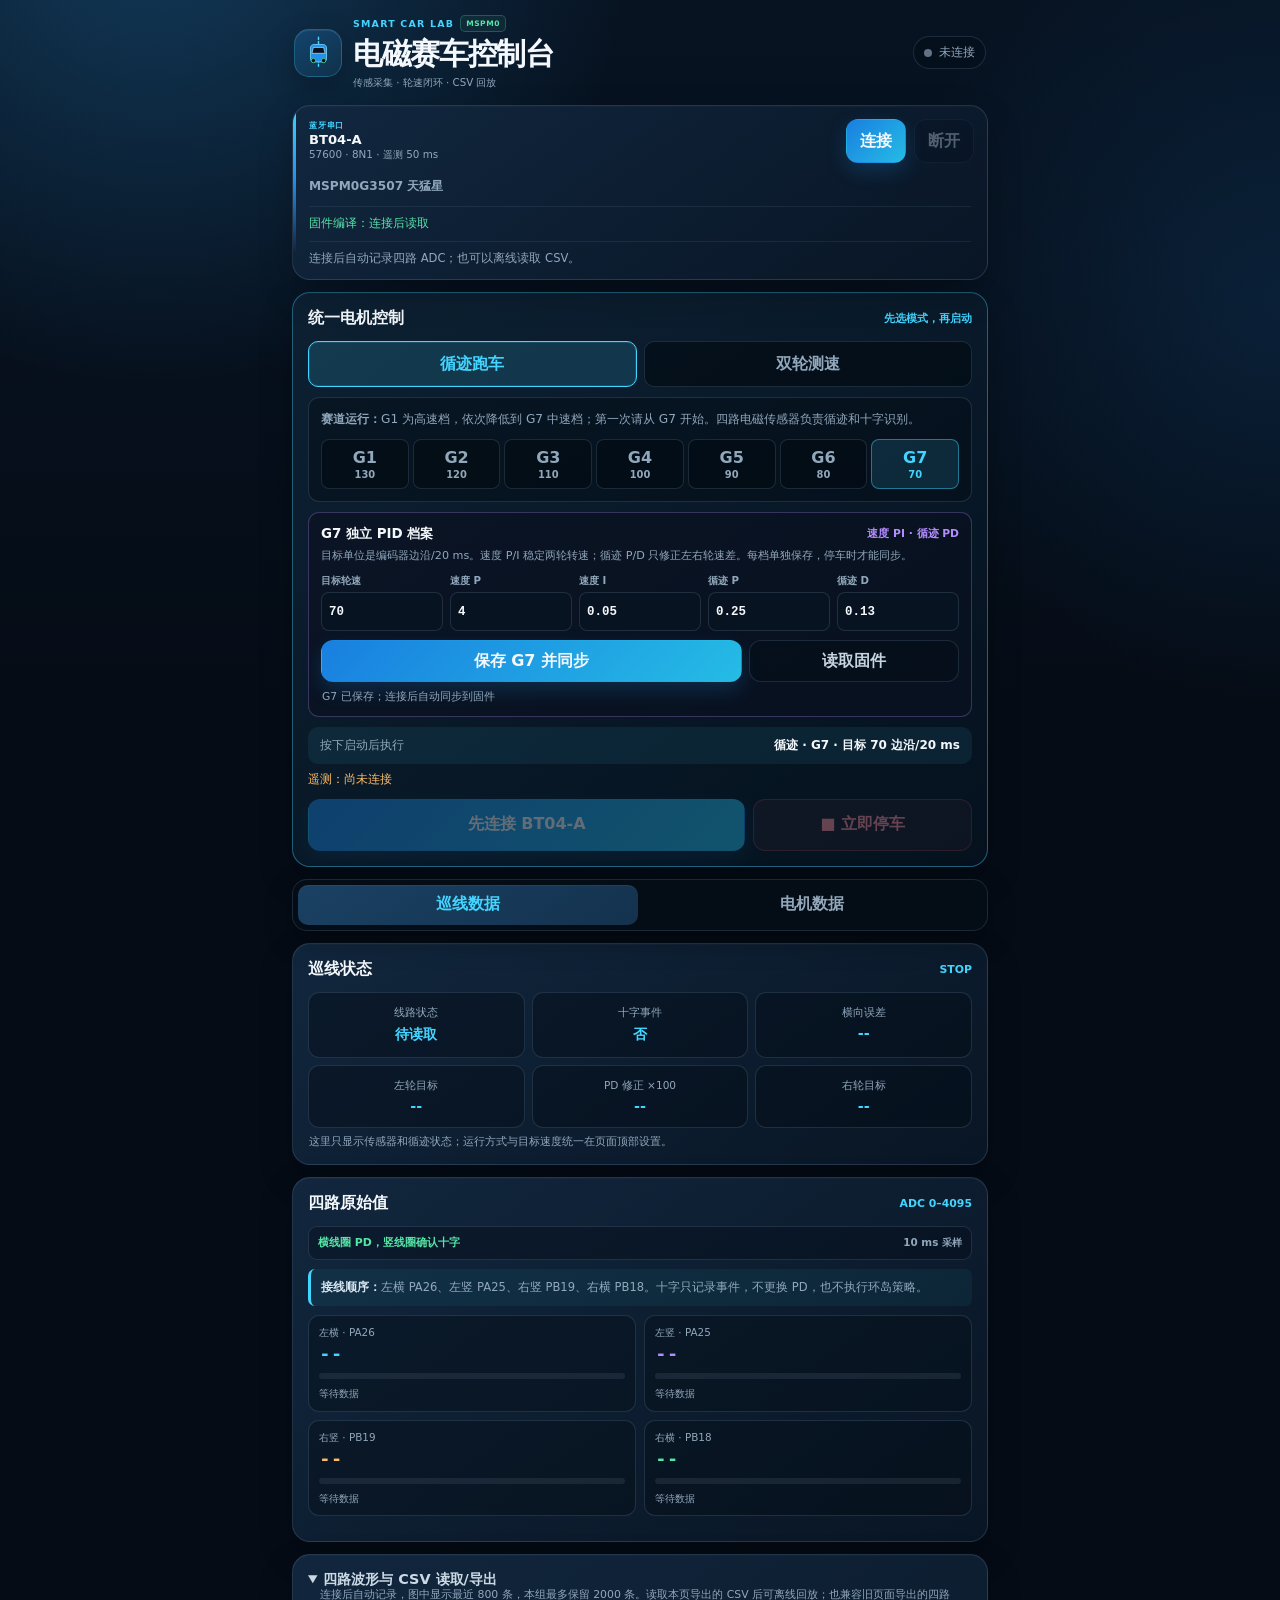
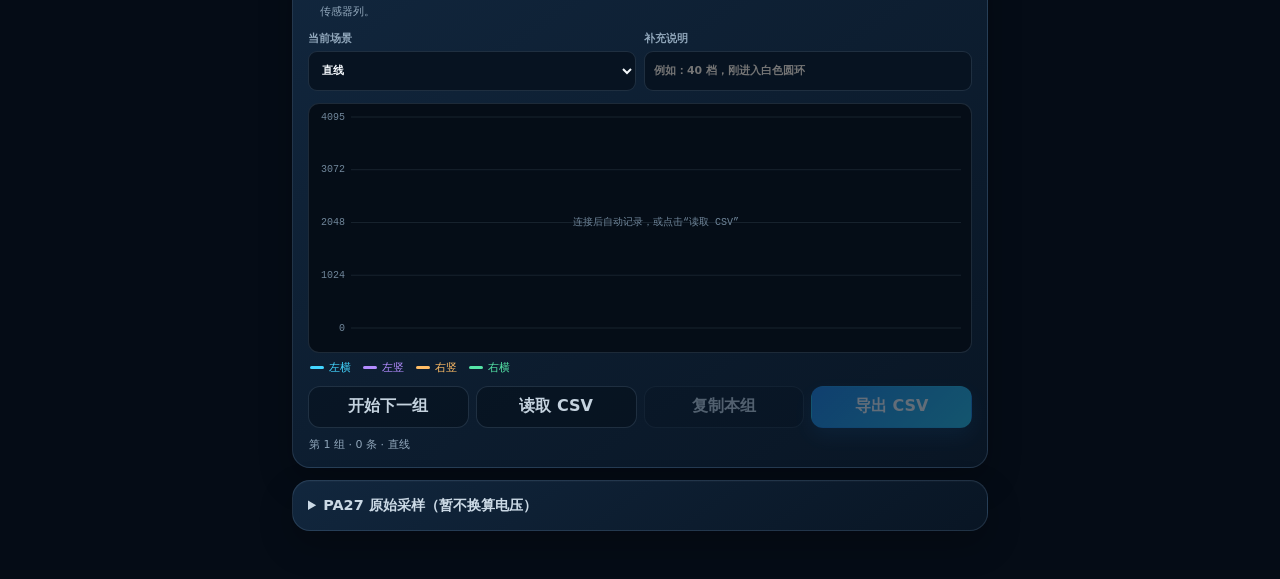
==== commit 44a1bda1: "Use PI control for wheel speed" ====
--- a/racer/index.html
+++ b/racer/index.html
@@ -6,7 +6,7 @@
   <meta name="theme-color" content="#07111f">
   <meta name="description" content="MSPM0G3507 电磁赛车循迹与编码器调试控制台">
   <title>MSPM0 电磁赛车控制台</title>
-  <link rel="stylesheet" href="styles.css?v=20260903-gear-profiles">
+  <link rel="stylesheet" href="styles.css?v=20260903-speed-pi">
   <style>
     .tabs { grid-template-columns: repeat(2, 1fr); }
     .speed-hero { display:grid; grid-template-columns:repeat(2,1fr); gap:8px; }
@@ -108,25 +108,25 @@
         <div class="seven-gears" id="trackGears"></div>
       </div>
       <div class="mode-panel" data-mode-panel="test" hidden>
-        <p><strong>双轮测速：</strong>测电机极限先用开环 PWM；编码器确认正常后，再用闭环 PD 检查目标轮速。</p>
-        <div class="test-type-switch" id="speedControlSwitch"><button class="test-type-button selected" data-control="pwm" type="button">开环 PWM · 测极限</button><button class="test-type-button" data-control="speed" type="button">闭环 PD · 稳轮速</button></div>
+        <p><strong>双轮测速：</strong>测电机极限先用开环 PWM；编码器确认正常后，再用闭环 PI 检查目标轮速。</p>
+        <div class="test-type-switch" id="speedControlSwitch"><button class="test-type-button selected" data-control="pwm" type="button">开环 PWM · 测极限</button><button class="test-type-button" data-control="speed" type="button">闭环 PI · 稳轮速</button></div>
         <div class="test-control-panel" data-control-panel="pwm">
           <p><strong>只限车轮架空：</strong>滑块直接决定 PWM，不做轮速闭环；编码器只测量、不触发堵转故障。通信中断仍会停车。</p>
           <div class="range-row"><span>测试功率</span><output id="powerOutput">30% · PWM 640</output></div>
           <input class="range" id="powerRange" type="range" min="0" max="100" value="30">
         </div>
         <div class="test-control-panel" data-control-panel="speed" hidden>
-          <p><strong>轮速 PD：</strong>两轮使用相同编码器目标，不使用电磁循迹修正。</p>
+          <p><strong>轮速 PI：</strong>两轮使用相同编码器目标，不使用电磁循迹修正。</p>
           <div class="seven-gears" id="motorGears"></div>
         </div>
       </div>
       <div class="profile-editor">
-        <div class="profile-title"><strong id="profileTitle">G7 独立 PID 档案</strong><span>无积分 I</span></div>
-        <p class="profile-help">目标单位是编码器边沿/20 ms。速度 P/D 稳定两轮转速；循迹 P/D 只修正左右轮速差。每档单独保存，停车时才能同步。</p>
+        <div class="profile-title"><strong id="profileTitle">G7 独立 PID 档案</strong><span>速度 PI · 循迹 PD</span></div>
+        <p class="profile-help">目标单位是编码器边沿/20 ms。速度 P/I 稳定两轮转速；循迹 P/D 只修正左右轮速差。每档单独保存，停车时才能同步。</p>
         <div class="profile-grid">
           <label>目标轮速<input id="profileTarget" type="number" min="40" max="150" step="1"></label>
           <label>速度 P<input id="profileSpeedKp" type="number" min="0" max="20" step="0.05"></label>
-          <label>速度 D<input id="profileSpeedKd" type="number" min="0" max="20" step="0.05"></label>
+          <label>速度 I<input id="profileSpeedKi" type="number" min="0" max="2" step="0.01"></label>
           <label>循迹 P<input id="profileTrackKp" type="number" min="0" max="2" step="0.01"></label>
           <label>循迹 D<input id="profileTrackKd" type="number" min="0" max="2" step="0.01"></label>
         </div>
@@ -217,6 +217,6 @@
       </details>
     </section>
   </main>
-  <script src="app.js?v=20260903-gear-profiles"></script>
+  <script src="app.js?v=20260903-speed-pi"></script>
 </body>
 </html>
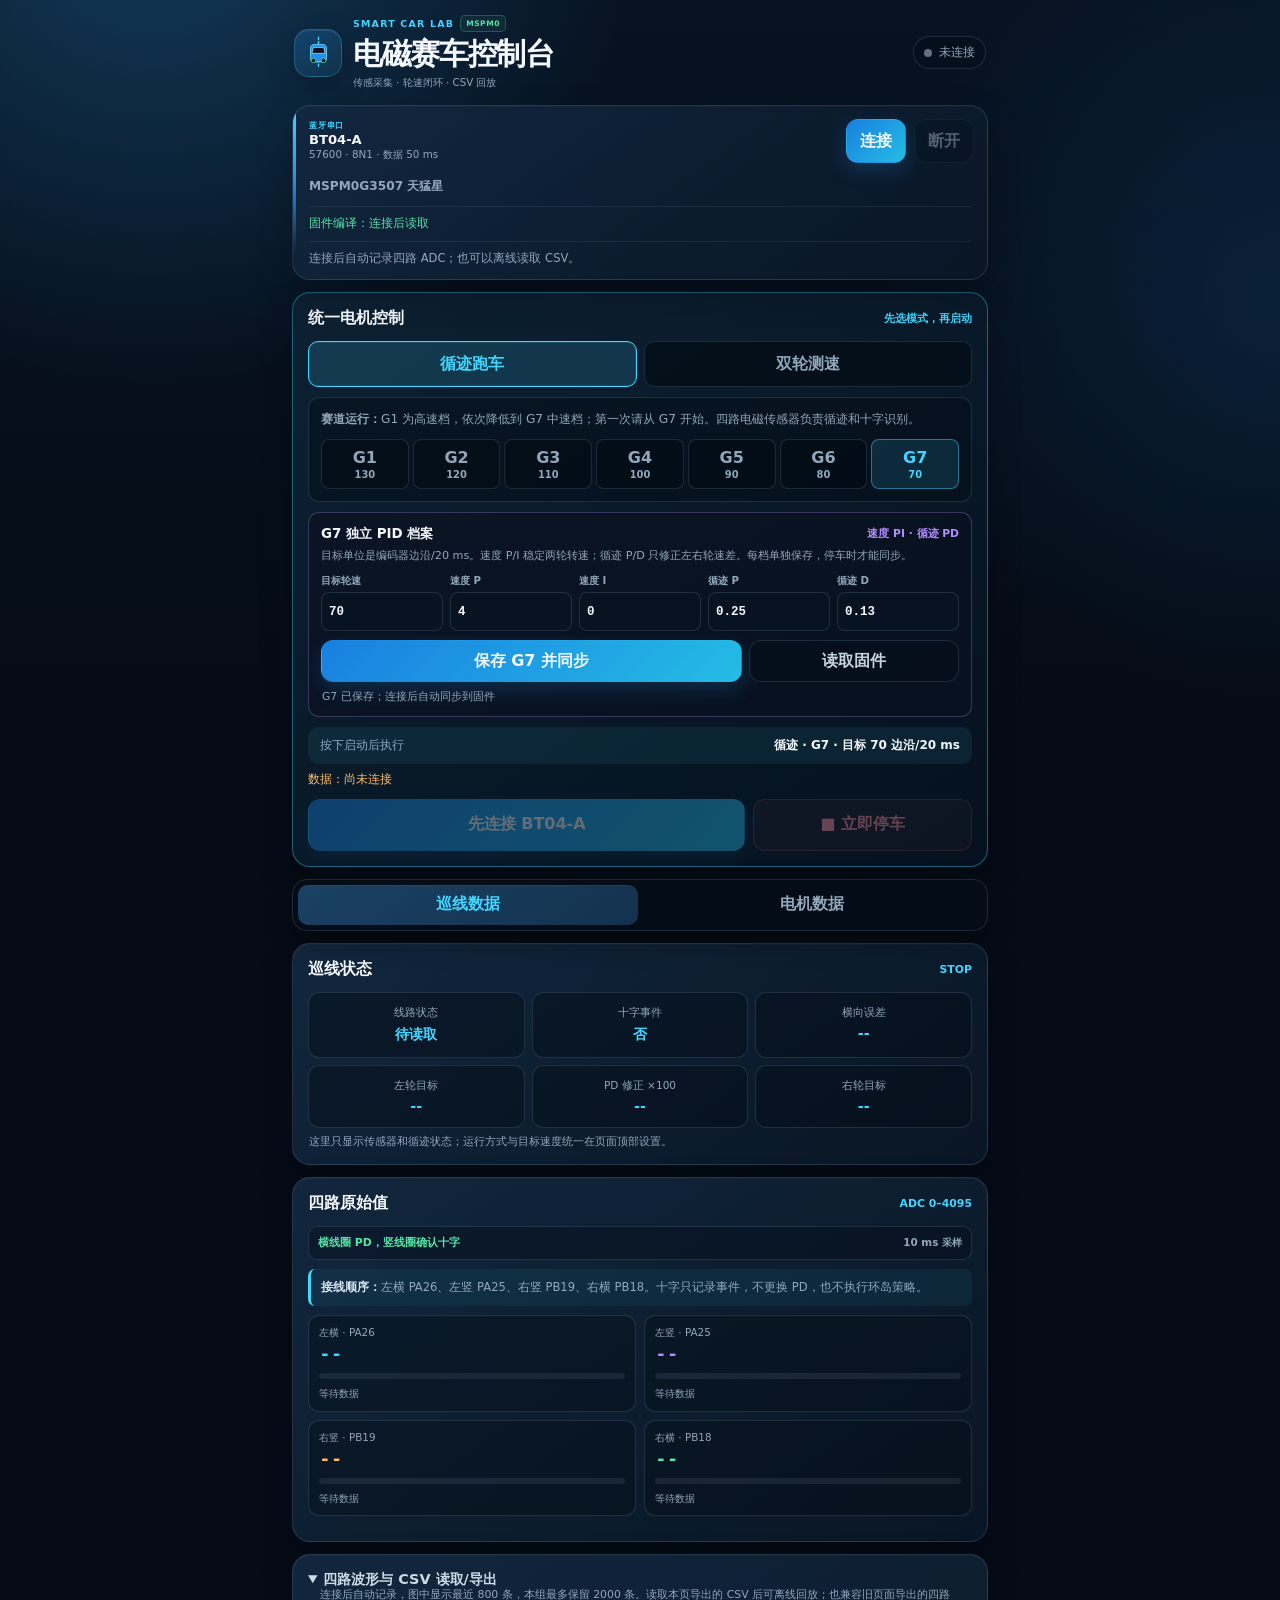
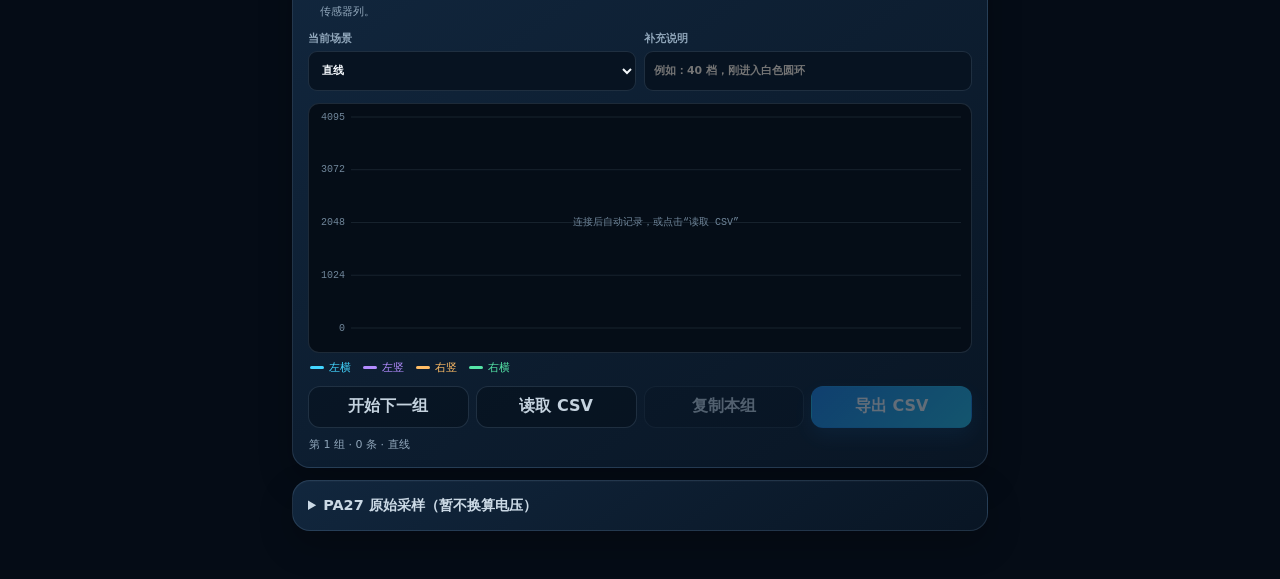
==== commit f673d242: "Simplify racer tracking controls" ====
--- a/racer/index.html
+++ b/racer/index.html
@@ -88,7 +88,7 @@
 
     <section class="card quick-panel">
       <div class="connect-row">
-        <div class="connection-label"><span>蓝牙串口</span><strong>BT04-A</strong><small>57600 · 8N1 · 遥测 50 ms</small></div>
+        <div class="connection-label"><span>蓝牙串口</span><strong>BT04-A</strong><small>57600 · 8N1 · 数据 50 ms</small></div>
         <button class="button primary" id="connectButton" type="button">连接</button>
         <button class="button ghost" id="disconnectButton" type="button" disabled>断开</button>
         <strong class="device-name" id="deviceName">MSPM0G3507 天猛星</strong>
@@ -111,7 +111,7 @@
         <p><strong>双轮测速：</strong>测电机极限先用开环 PWM；编码器确认正常后，再用闭环 PI 检查目标轮速。</p>
         <div class="test-type-switch" id="speedControlSwitch"><button class="test-type-button selected" data-control="pwm" type="button">开环 PWM · 测极限</button><button class="test-type-button" data-control="speed" type="button">闭环 PI · 稳轮速</button></div>
         <div class="test-control-panel" data-control-panel="pwm">
-          <p><strong>只限车轮架空：</strong>滑块直接决定 PWM，不做轮速闭环；编码器只测量、不触发堵转故障。通信中断仍会停车。</p>
+          <p><strong>只限车轮架空：</strong>滑块直接决定 PWM，不做轮速闭环；编码器只负责测量。</p>
           <div class="range-row"><span>测试功率</span><output id="powerOutput">30% · PWM 640</output></div>
           <input class="range" id="powerRange" type="range" min="0" max="100" value="30">
         </div>
@@ -134,7 +134,7 @@
         <p class="profile-state" id="profileState">参数保存在本浏览器；连接后自动同步给固件。</p>
       </div>
       <div class="control-summary"><span>按下启动后执行</span><strong id="selectedControlSummary">循迹 · G7 · 目标 70 边沿/20 ms</strong></div>
-      <p class="telemetry-state" id="telemetryState">遥测：尚未连接</p>
+      <p class="telemetry-state" id="telemetryState">数据：尚未连接</p>
       <div class="master-actions"><button class="button primary" id="motorStartButton" type="button" disabled>先连接 BT04-A</button><button class="button stop-button requires-connection" id="motorStopButton" type="button" disabled>■ 立即停车</button></div>
     </section>
 
@@ -211,7 +211,7 @@
 
       <details class="card fold-card">
         <summary>RPM 与串口诊断</summary>
-        <div class="parameter-grid" style="padding-top:12px"><label>A 相双边沿/输出轴一圈<input class="param-input" id="edgesPerRev" type="number" min="1" step="0.001" value="530.634"></label><label>编码器故障<input class="param-input" id="encoderFault" value="--" readonly></label></div>
+        <div class="parameter-grid" style="padding-top:12px"><label>A 相双边沿/输出轴一圈<input class="param-input" id="edgesPerRev" type="number" min="1" step="0.001" value="530.634"></label></div>
         <p class="group-hint">当前按霍尔版计算：13 线 × 实际减速比 20.409 × A 相双边沿 2 = 530.634。约 60 边沿/20 ms 对应约 339 RPM。若实物是 500 线 GMR 版，此参数应改为 20409。</p>
         <pre class="log-window" id="diagnosticLog" style="height:190px"></pre>
       </details>
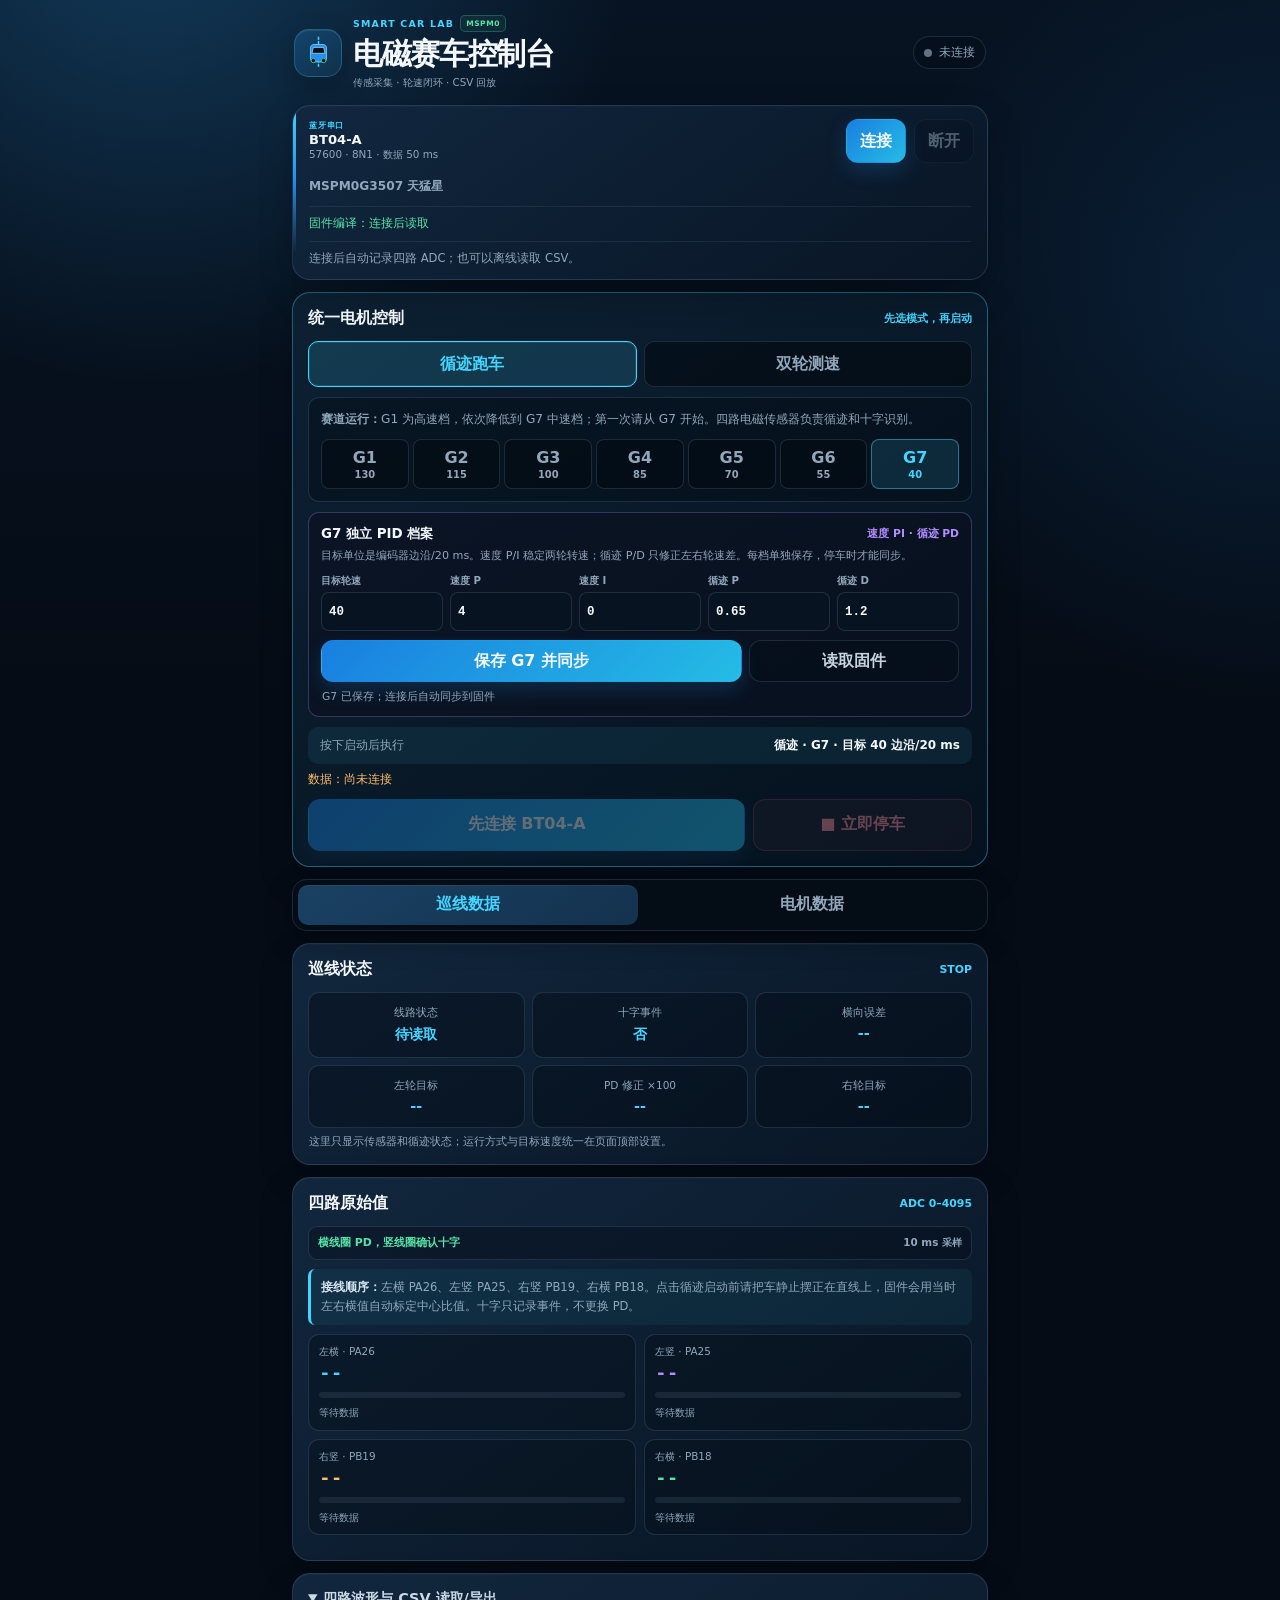
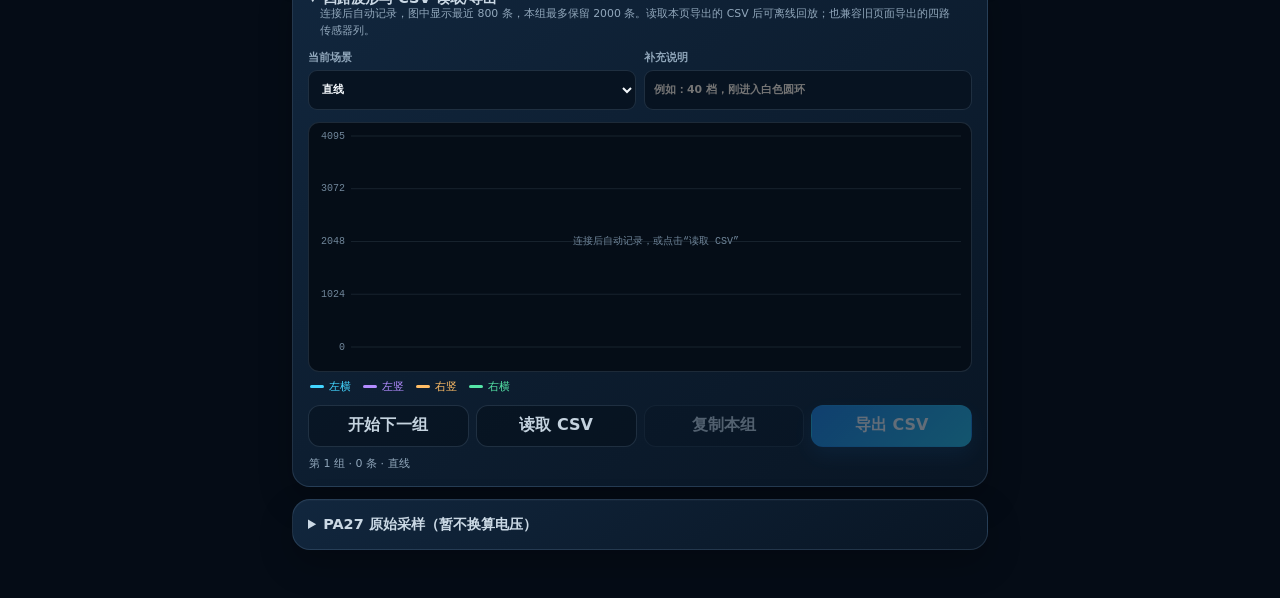
==== commit d40d1b30: "Add centered sensor ratio and lower tuning gears" ====
--- a/racer/index.html
+++ b/racer/index.html
@@ -162,7 +162,7 @@
       <section class="card line-card">
         <div class="section-title"><h2>四路原始值</h2><span>ADC 0–4095</span></div>
         <div class="calibration-strip"><span class="ready">横线圈 PD，竖线圈确认十字</span><strong>10 ms 采样</strong></div>
-        <p class="orientation-note"><strong>接线顺序：</strong>左横 PA26、左竖 PA25、右竖 PB19、右横 PB18。十字只记录事件，不更换 PD，也不执行环岛策略。</p>
+        <p class="orientation-note"><strong>接线顺序：</strong>左横 PA26、左竖 PA25、右竖 PB19、右横 PB18。点击循迹启动前请把车静止摆正在直线上，固件会用当时左右横值自动标定中心比值。十字只记录事件，不更换 PD。</p>
         <div class="sensor-meter-grid">
           <article class="sensor-meter cyan"><small>左横 · PA26</small><strong id="ltValue">--</strong><div class="meter-track"><span id="ltBar"></span></div><em id="ltMeta">等待数据</em></article>
           <article class="sensor-meter violet"><small>左竖 · PA25</small><strong id="llValue">--</strong><div class="meter-track"><span id="llBar"></span></div><em id="llMeta">等待数据</em></article>
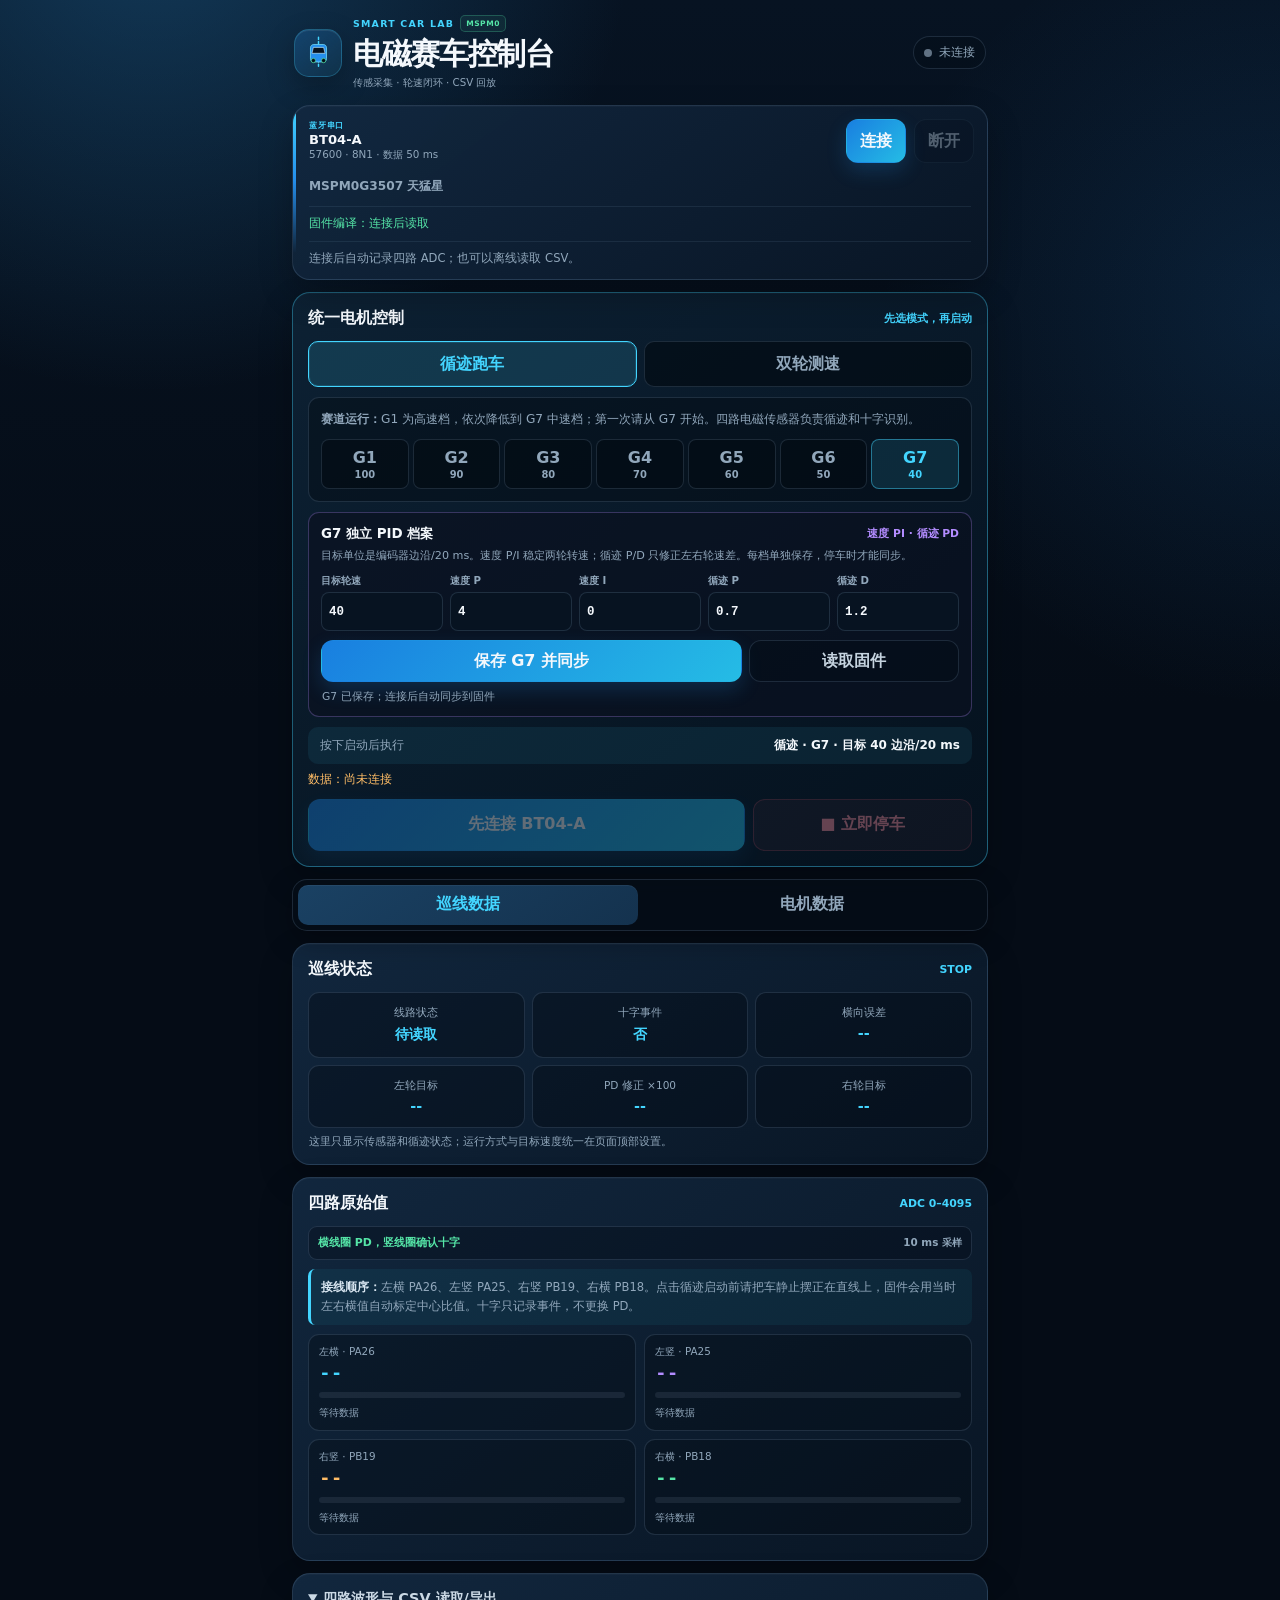
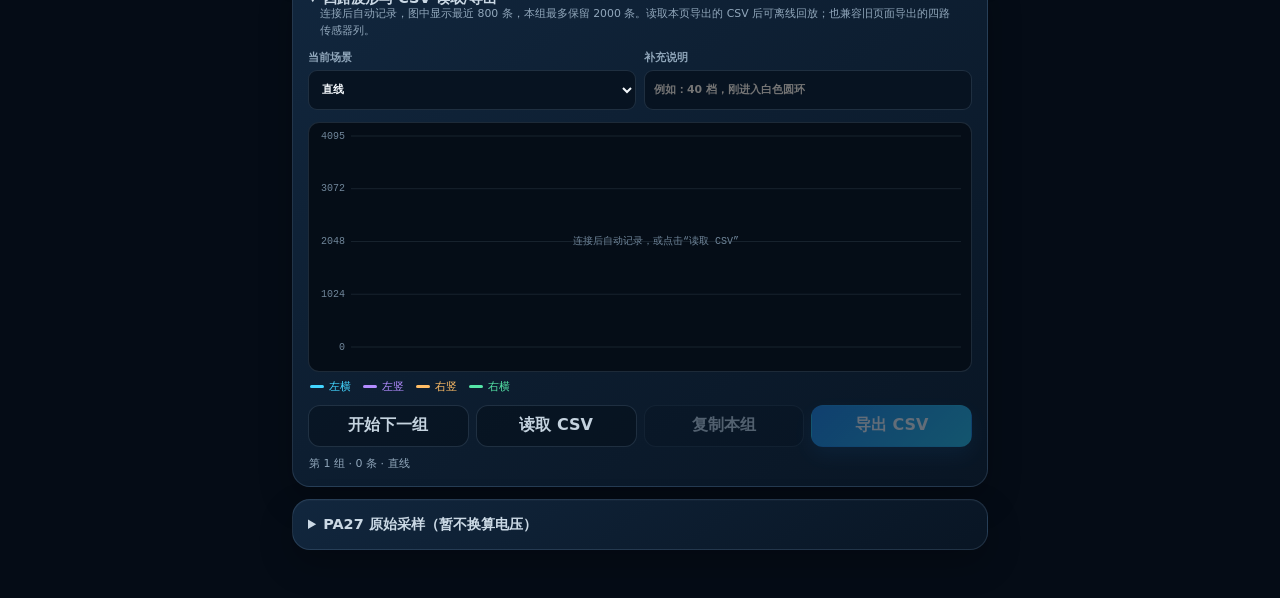
==== commit 37c74c14: "Fit racer gears from full lap data" ====
--- a/racer/index.html
+++ b/racer/index.html
@@ -133,7 +133,7 @@
         <div class="profile-actions"><button class="button primary" id="saveProfileButton" type="button">保存 G7 并同步</button><button class="button ghost" id="readProfilesButton" type="button">读取固件</button></div>
         <p class="profile-state" id="profileState">参数保存在本浏览器；连接后自动同步给固件。</p>
       </div>
-      <div class="control-summary"><span>按下启动后执行</span><strong id="selectedControlSummary">循迹 · G7 · 目标 70 边沿/20 ms</strong></div>
+      <div class="control-summary"><span>按下启动后执行</span><strong id="selectedControlSummary">循迹 · G7 · 目标 40 边沿/20 ms</strong></div>
       <p class="telemetry-state" id="telemetryState">数据：尚未连接</p>
       <div class="master-actions"><button class="button primary" id="motorStartButton" type="button" disabled>先连接 BT04-A</button><button class="button stop-button requires-connection" id="motorStopButton" type="button" disabled>■ 立即停车</button></div>
     </section>
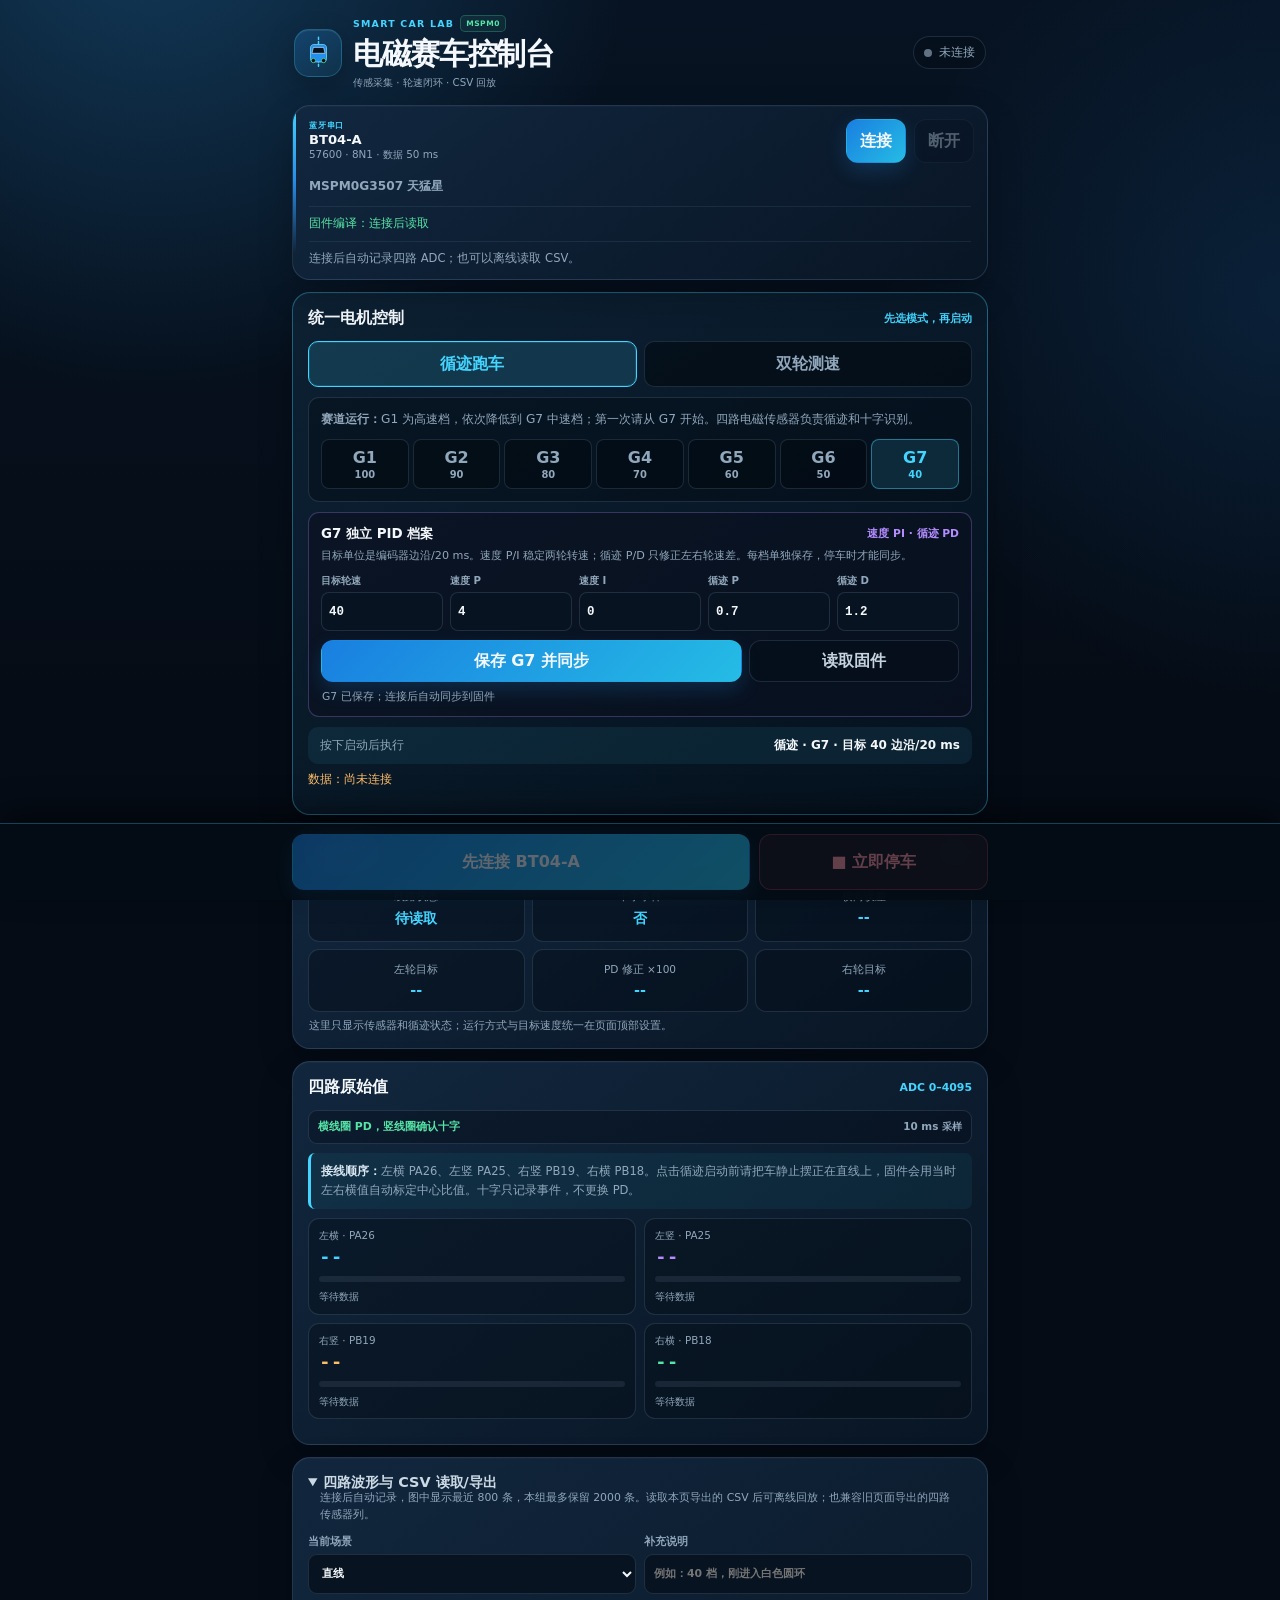
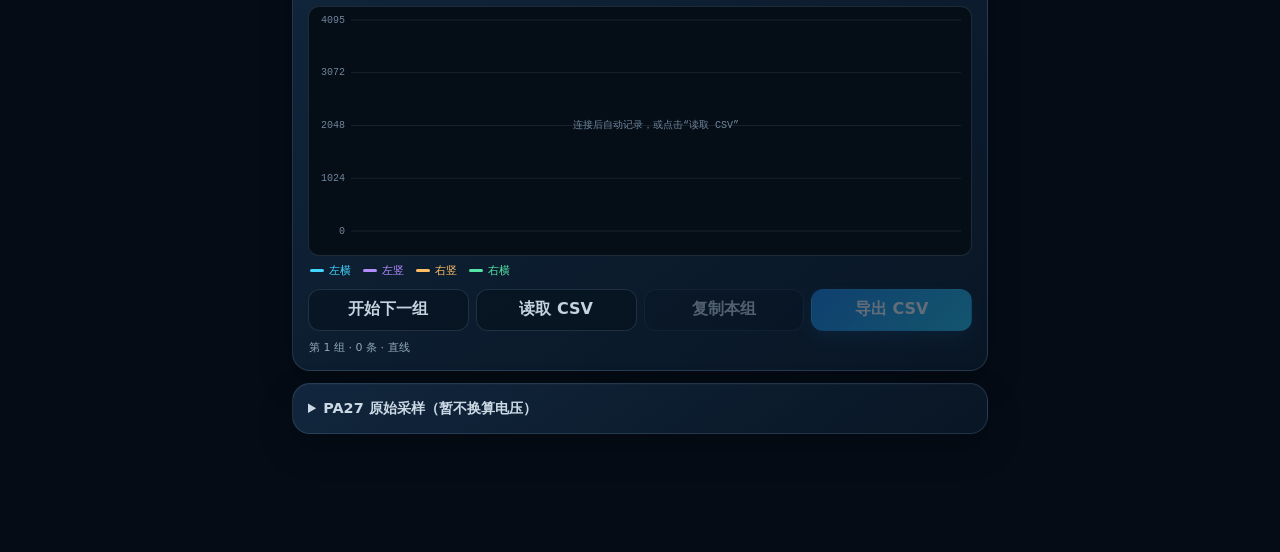
==== commit 5471c2ee: "Link racer views and fix per-gear saves" ====
--- a/racer/index.html
+++ b/racer/index.html
@@ -8,7 +8,7 @@
   <title>MSPM0 电磁赛车控制台</title>
   <link rel="stylesheet" href="styles.css?v=20260903-speed-pi">
   <style>
-    .tabs { grid-template-columns: repeat(2, 1fr); }
+    .app-shell { padding-bottom:calc(104px + env(safe-area-inset-bottom)); }
     .speed-hero { display:grid; grid-template-columns:repeat(2,1fr); gap:8px; }
     .speed-hero>div { padding:18px 8px; border:1px solid var(--line); border-radius:13px; background:rgba(3,11,20,.42); text-align:center; }
     .speed-hero small { display:block; color:var(--muted); }
@@ -42,8 +42,9 @@
     .control-summary strong { color:var(--text); text-align:right; }
     .telemetry-state { margin-top:8px; color:var(--orange); font-size:.72rem; }
     .telemetry-state.ready { color:var(--green); }
-    .master-actions { display:grid; grid-template-columns:2fr 1fr; gap:8px; margin-top:10px; }
-    .master-actions .button { min-height:52px; font-size:1rem; }
+    .drive-dock { position:fixed; left:0; right:0; bottom:0; z-index:100; padding:10px max(12px,env(safe-area-inset-right)) calc(10px + env(safe-area-inset-bottom)) max(12px,env(safe-area-inset-left)); border-top:1px solid rgba(67,213,255,.28); background:rgba(4,12,21,.94); box-shadow:0 -12px 32px rgba(0,0,0,.48); backdrop-filter:blur(16px); }
+    .drive-dock-inner { width:min(696px,100%); margin:0 auto; display:grid; grid-template-columns:minmax(0,2fr) minmax(0,1fr); gap:9px; }
+    .drive-dock .button { min-height:56px; font-size:1rem; }
     .profile-editor{margin-top:10px;padding:12px;border:1px solid rgba(179,140,255,.28);border-radius:11px;background:rgba(11,16,31,.6)}
     .profile-title{display:flex;justify-content:space-between;gap:8px;align-items:center;margin-bottom:5px}
     .profile-title strong{font-size:.84rem}.profile-title span{color:var(--violet);font-size:.67rem;font-weight:800}
@@ -66,7 +67,6 @@
       .mode-button{padding:8px 3px;font-size:.76rem}
       .control-summary{display:grid;grid-template-columns:1fr}
       .control-summary strong{text-align:left;overflow-wrap:anywhere}
-      .master-actions{grid-template-columns:1fr}
       .profile-grid{grid-template-columns:repeat(2,minmax(0,1fr))}
       .profile-grid label:first-child{grid-column:1/-1}
       .profile-actions{grid-template-columns:1fr}
@@ -128,20 +128,14 @@
           <label>速度 P<input id="profileSpeedKp" type="number" min="0" max="20" step="0.05"></label>
           <label>速度 I<input id="profileSpeedKi" type="number" min="0" max="2" step="0.01"></label>
           <label>循迹 P<input id="profileTrackKp" type="number" min="0" max="2" step="0.01"></label>
-          <label>循迹 D<input id="profileTrackKd" type="number" min="0" max="2" step="0.01"></label>
+          <label>循迹 D<input id="profileTrackKd" type="number" min="0" max="5" step="0.01"></label>
         </div>
         <div class="profile-actions"><button class="button primary" id="saveProfileButton" type="button">保存 G7 并同步</button><button class="button ghost" id="readProfilesButton" type="button">读取固件</button></div>
         <p class="profile-state" id="profileState">参数保存在本浏览器；连接后自动同步给固件。</p>
       </div>
       <div class="control-summary"><span>按下启动后执行</span><strong id="selectedControlSummary">循迹 · G7 · 目标 40 边沿/20 ms</strong></div>
       <p class="telemetry-state" id="telemetryState">数据：尚未连接</p>
-      <div class="master-actions"><button class="button primary" id="motorStartButton" type="button" disabled>先连接 BT04-A</button><button class="button stop-button requires-connection" id="motorStopButton" type="button" disabled>■ 立即停车</button></div>
-    </section>
-
-    <nav class="tabs" aria-label="功能导航">
-      <button class="tab-button active" data-tab="sensor" type="button">巡线数据</button>
-      <button class="tab-button" data-tab="motor" type="button">电机数据</button>
-    </nav>
+    </section>
 
     <section class="tab-panel active" data-panel="sensor">
       <section class="card track-control-card">
@@ -217,6 +211,9 @@
       </details>
     </section>
   </main>
-  <script src="app.js?v=20260903-speed-pi"></script>
+  <aside class="drive-dock" aria-label="常驻电机控制">
+    <div class="drive-dock-inner"><button class="button primary" id="motorStartButton" type="button" disabled>先连接 BT04-A</button><button class="button stop-button requires-connection" id="motorStopButton" type="button" disabled>■ 立即停车</button></div>
+  </aside>
+  <script src="app.js?v=20260903-mode-dock"></script>
 </body>
 </html>
